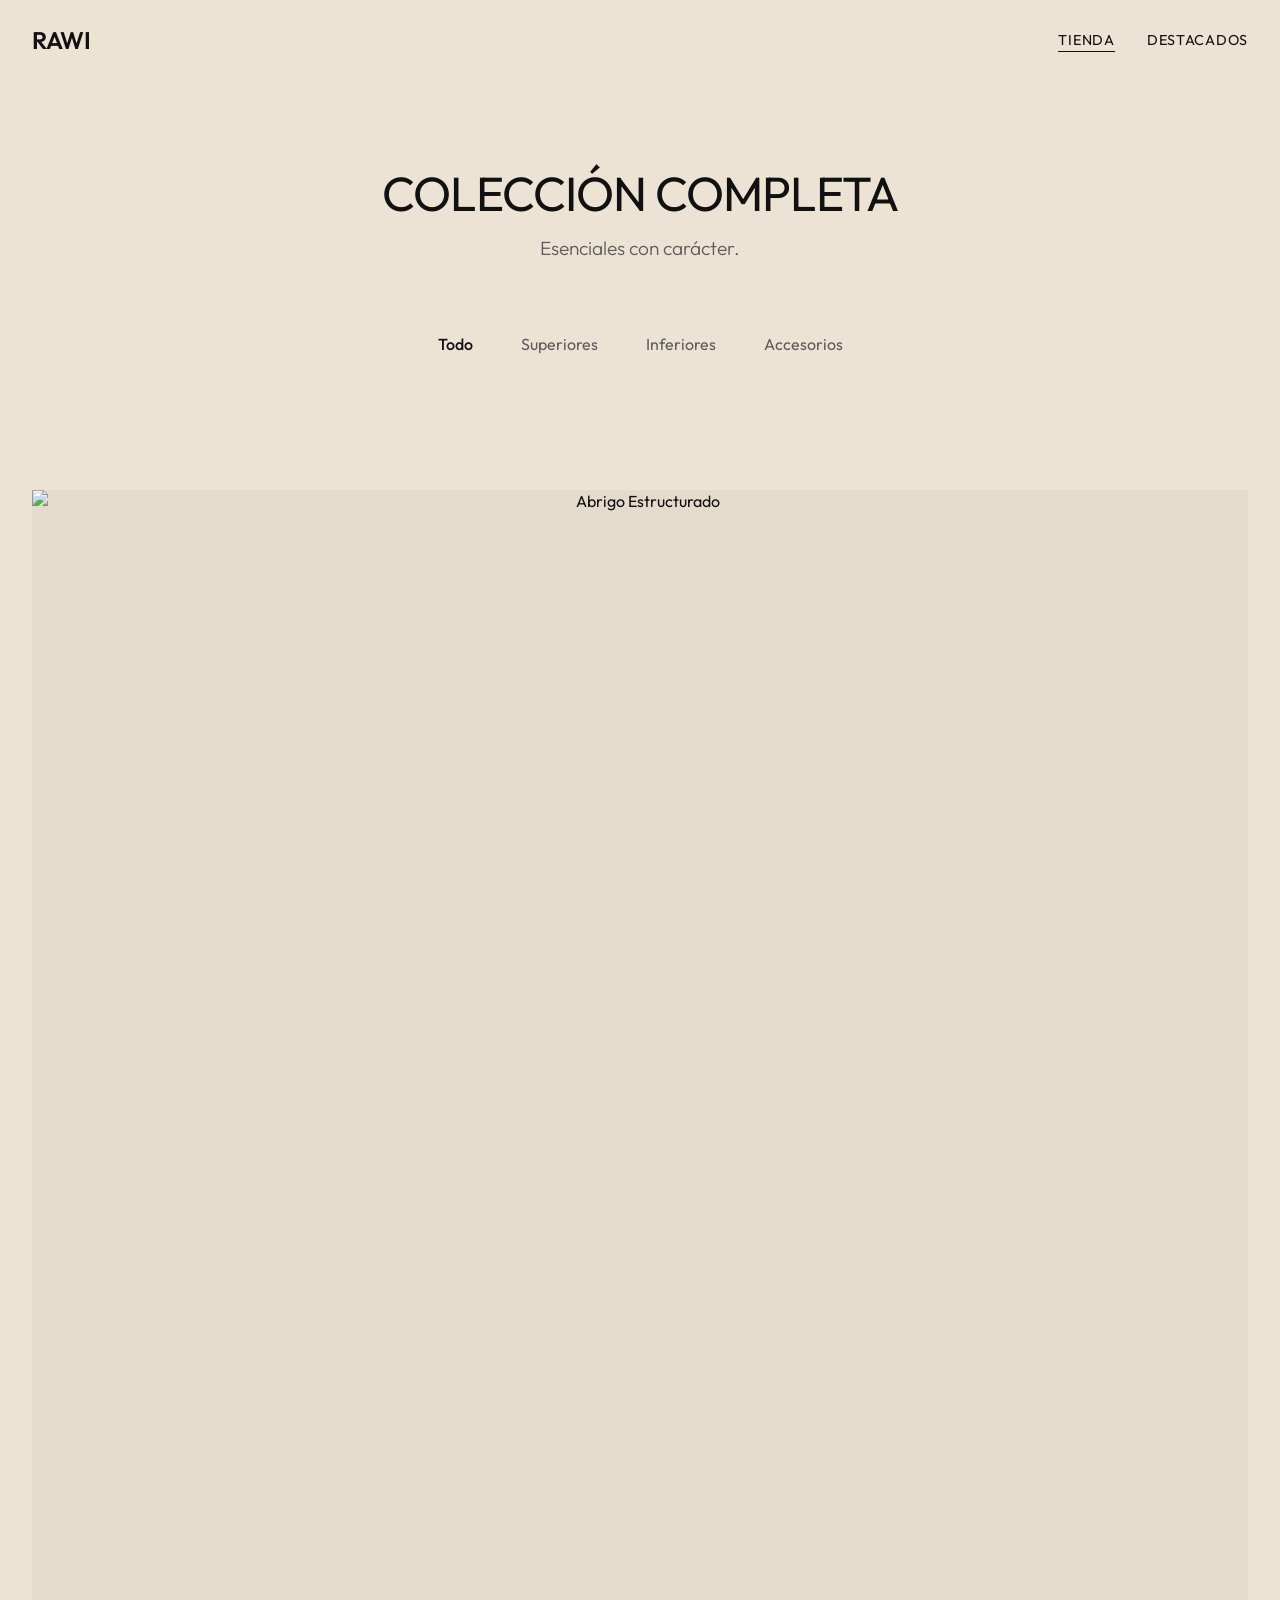
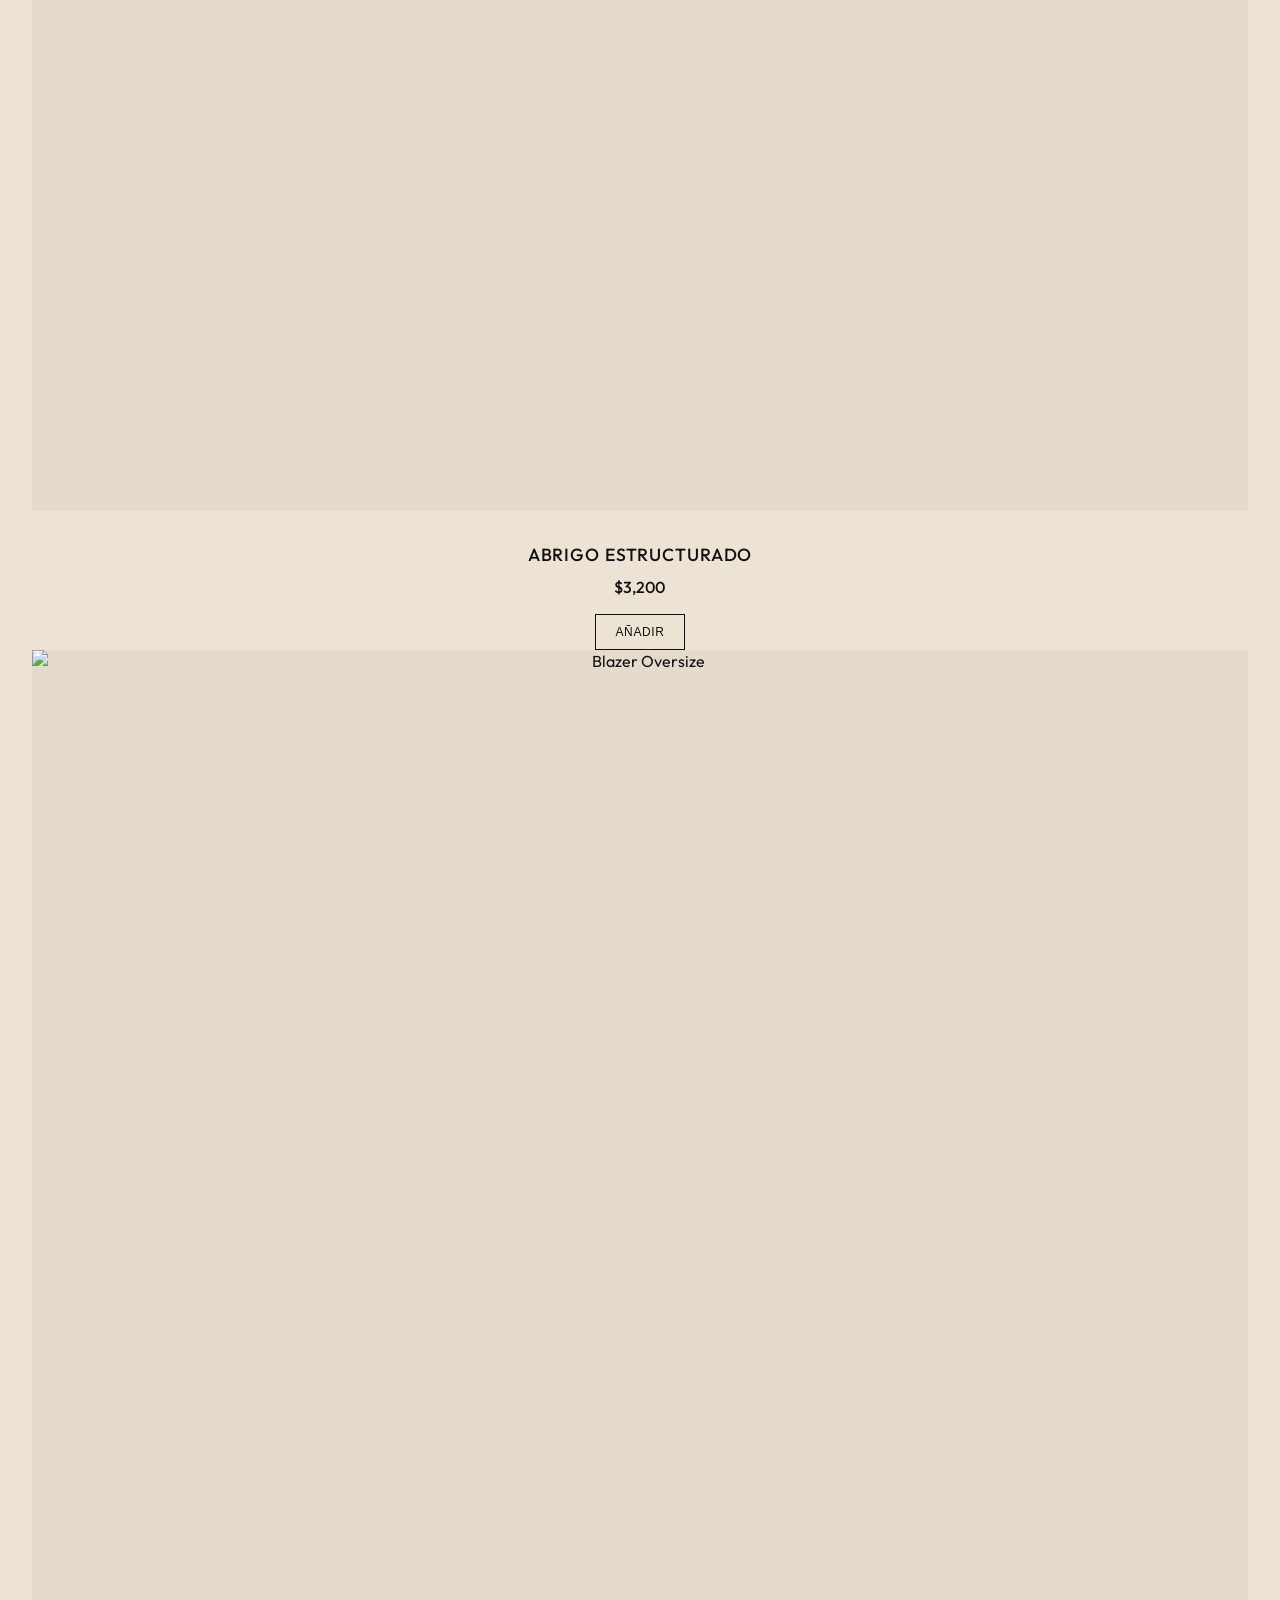
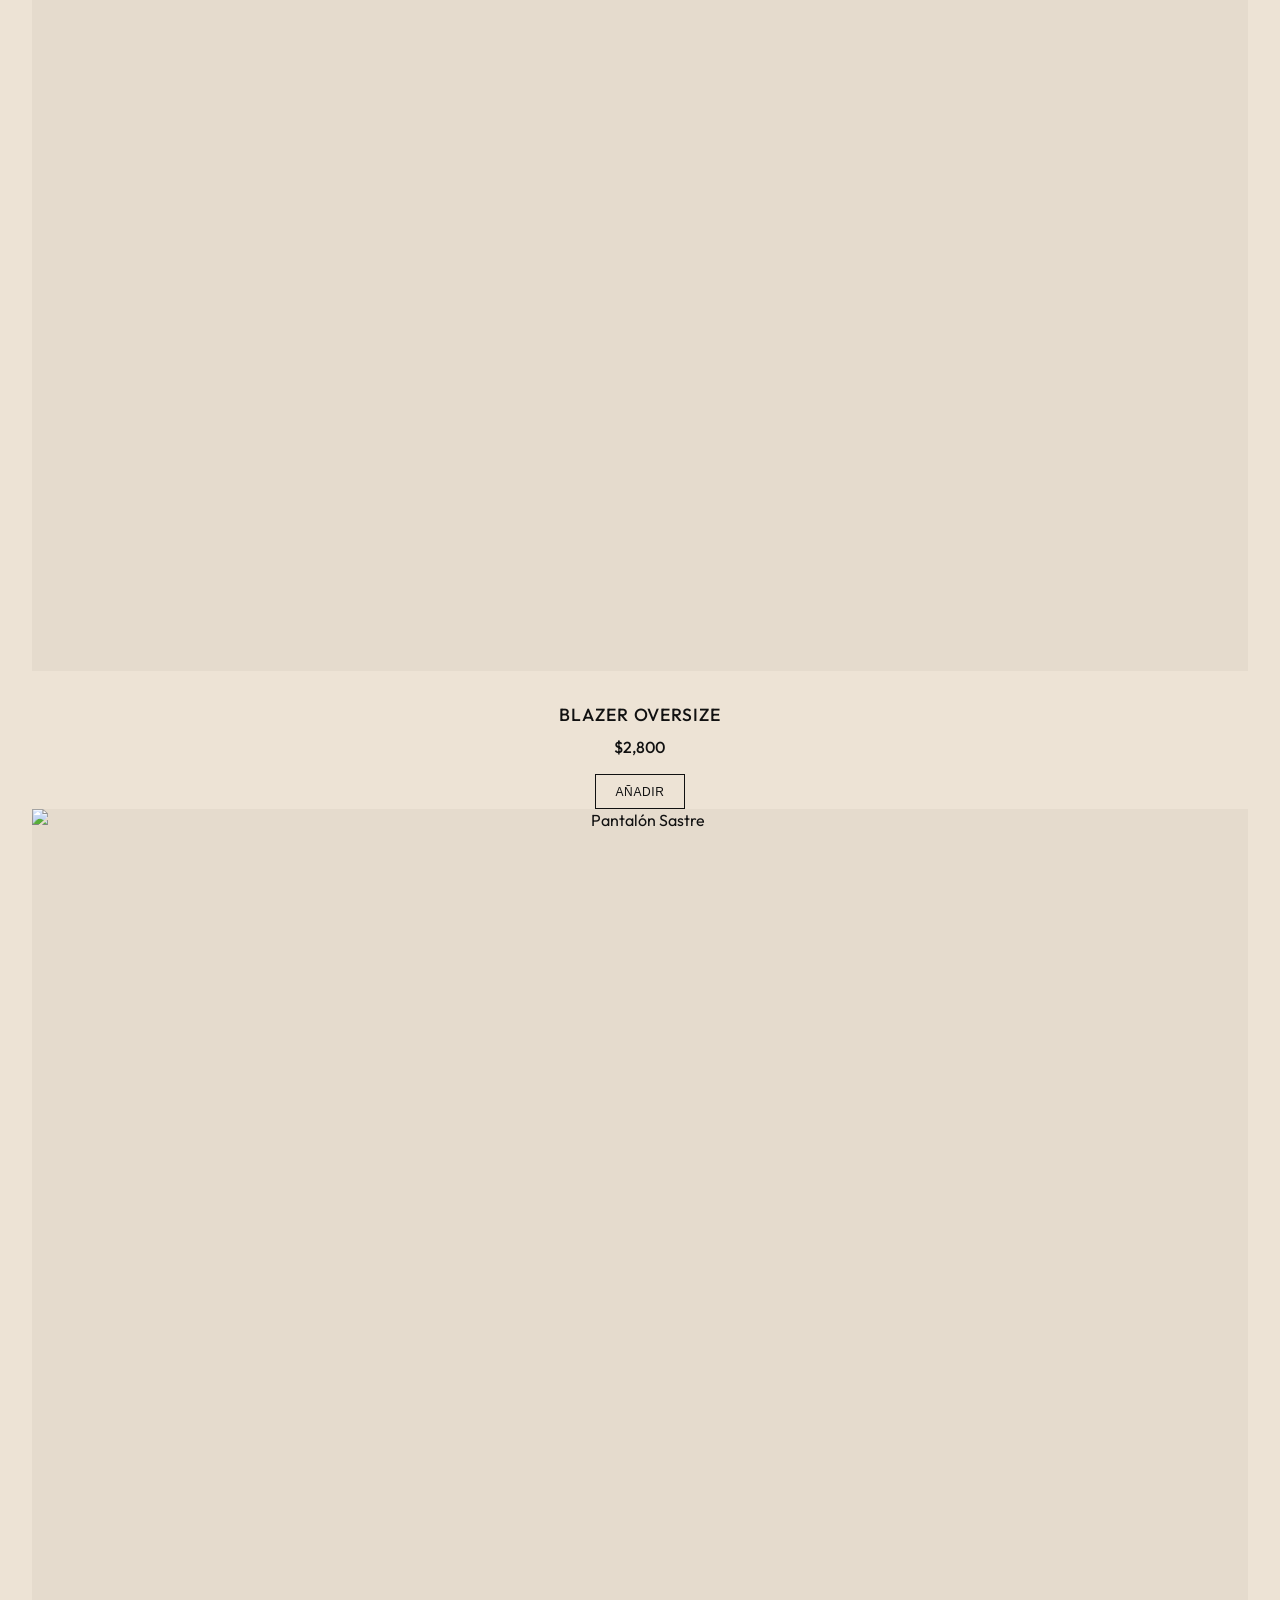
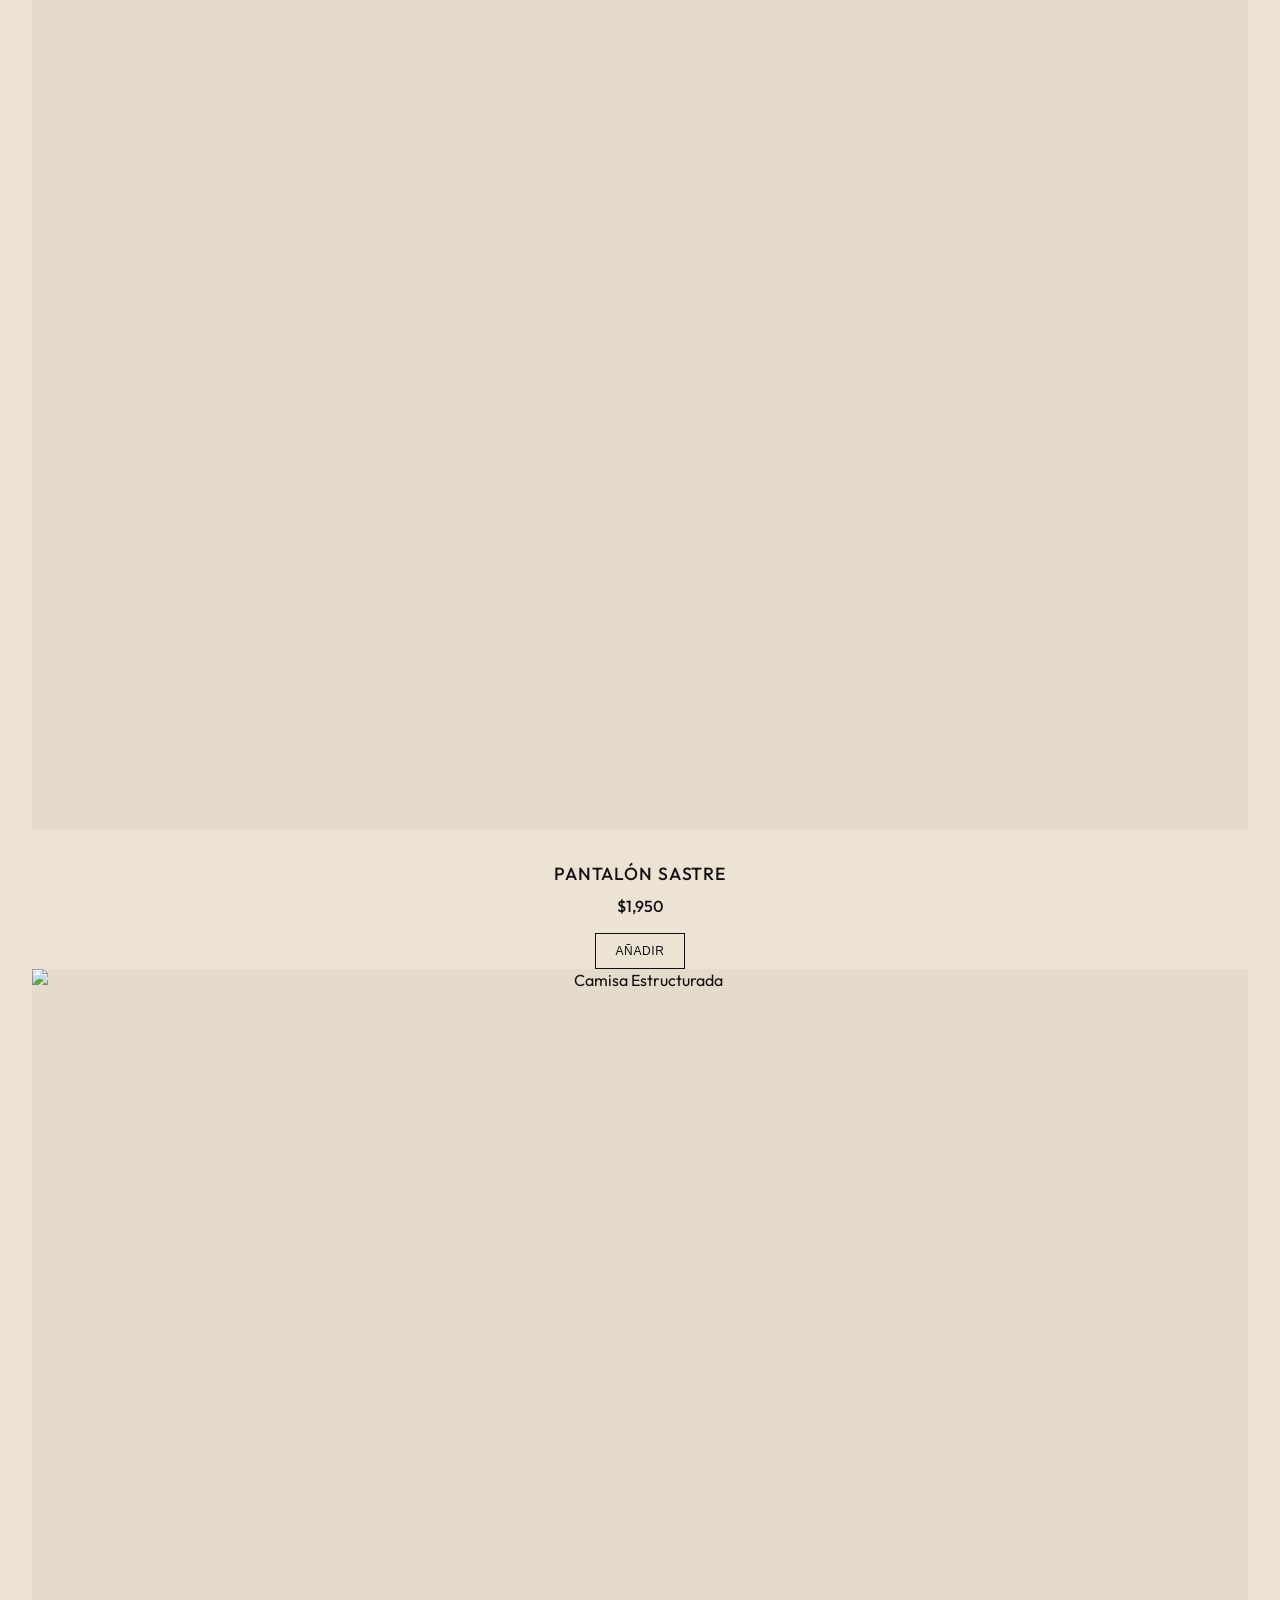
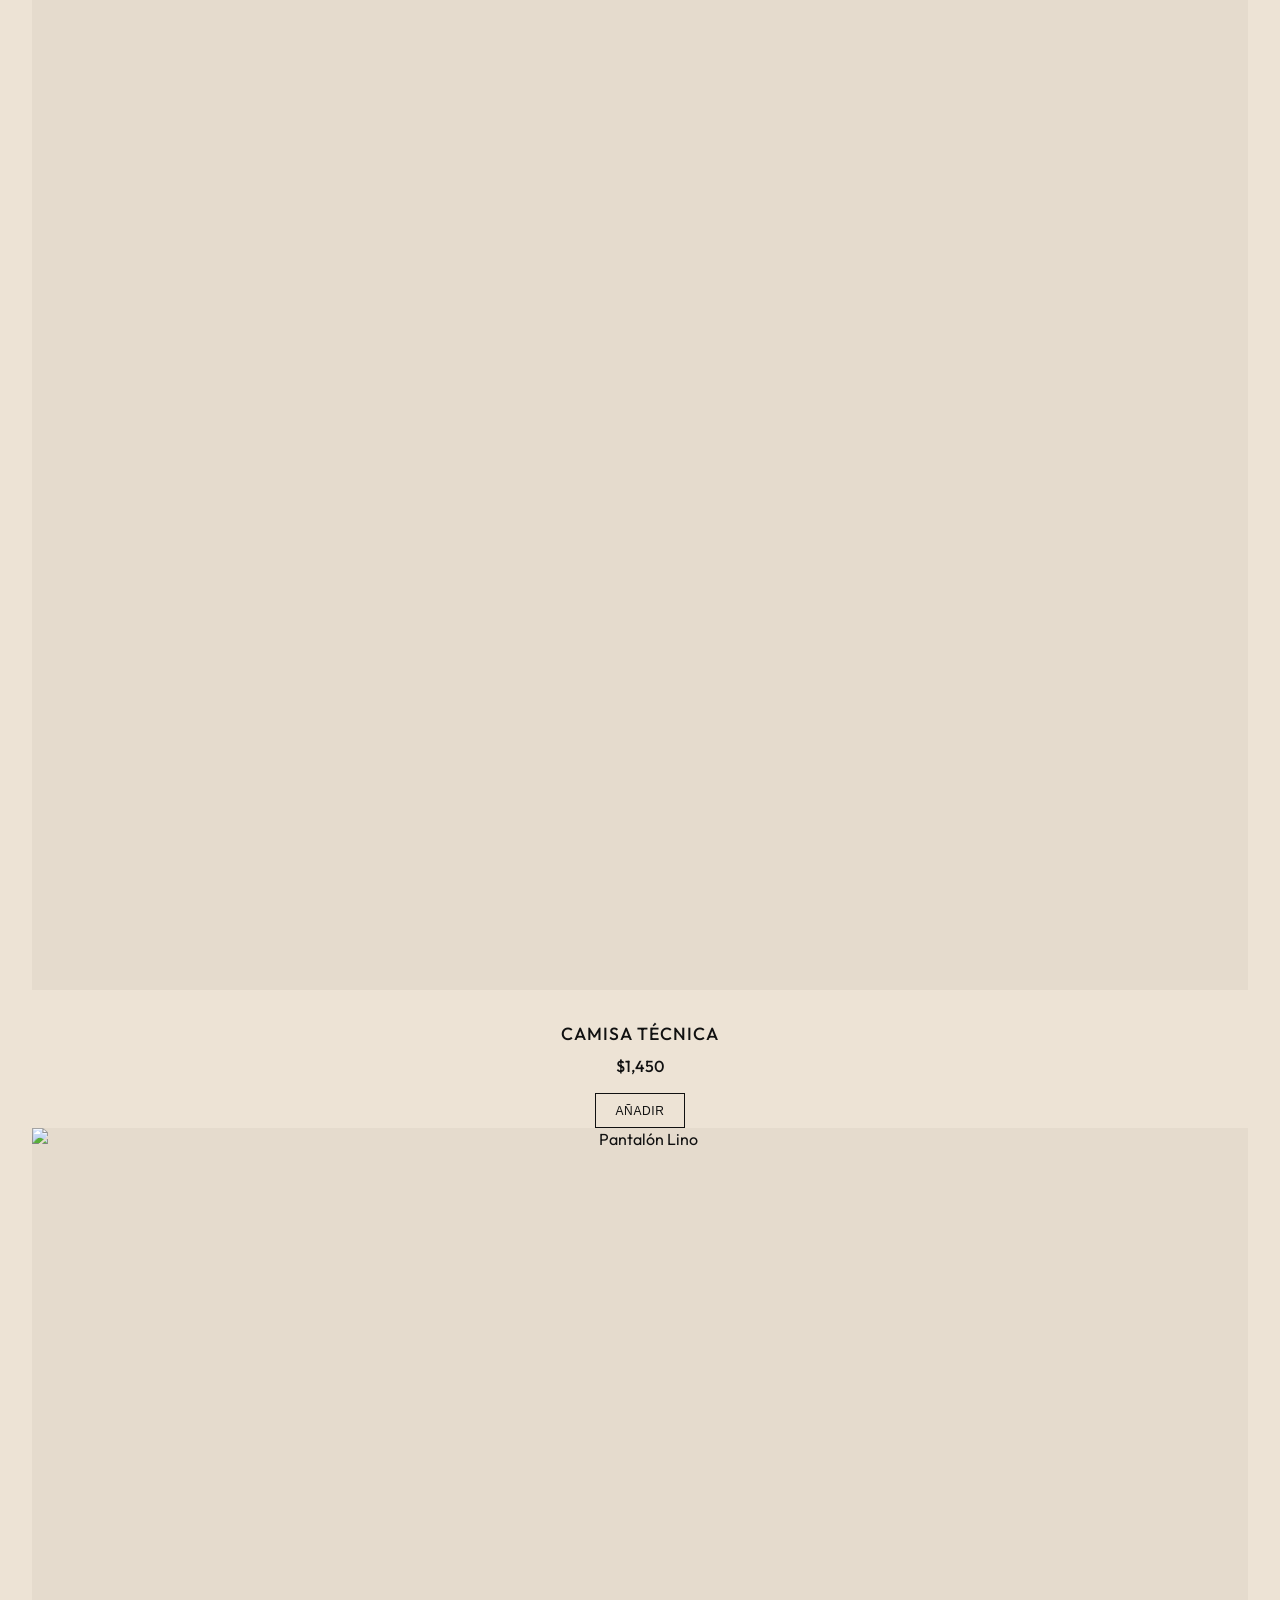
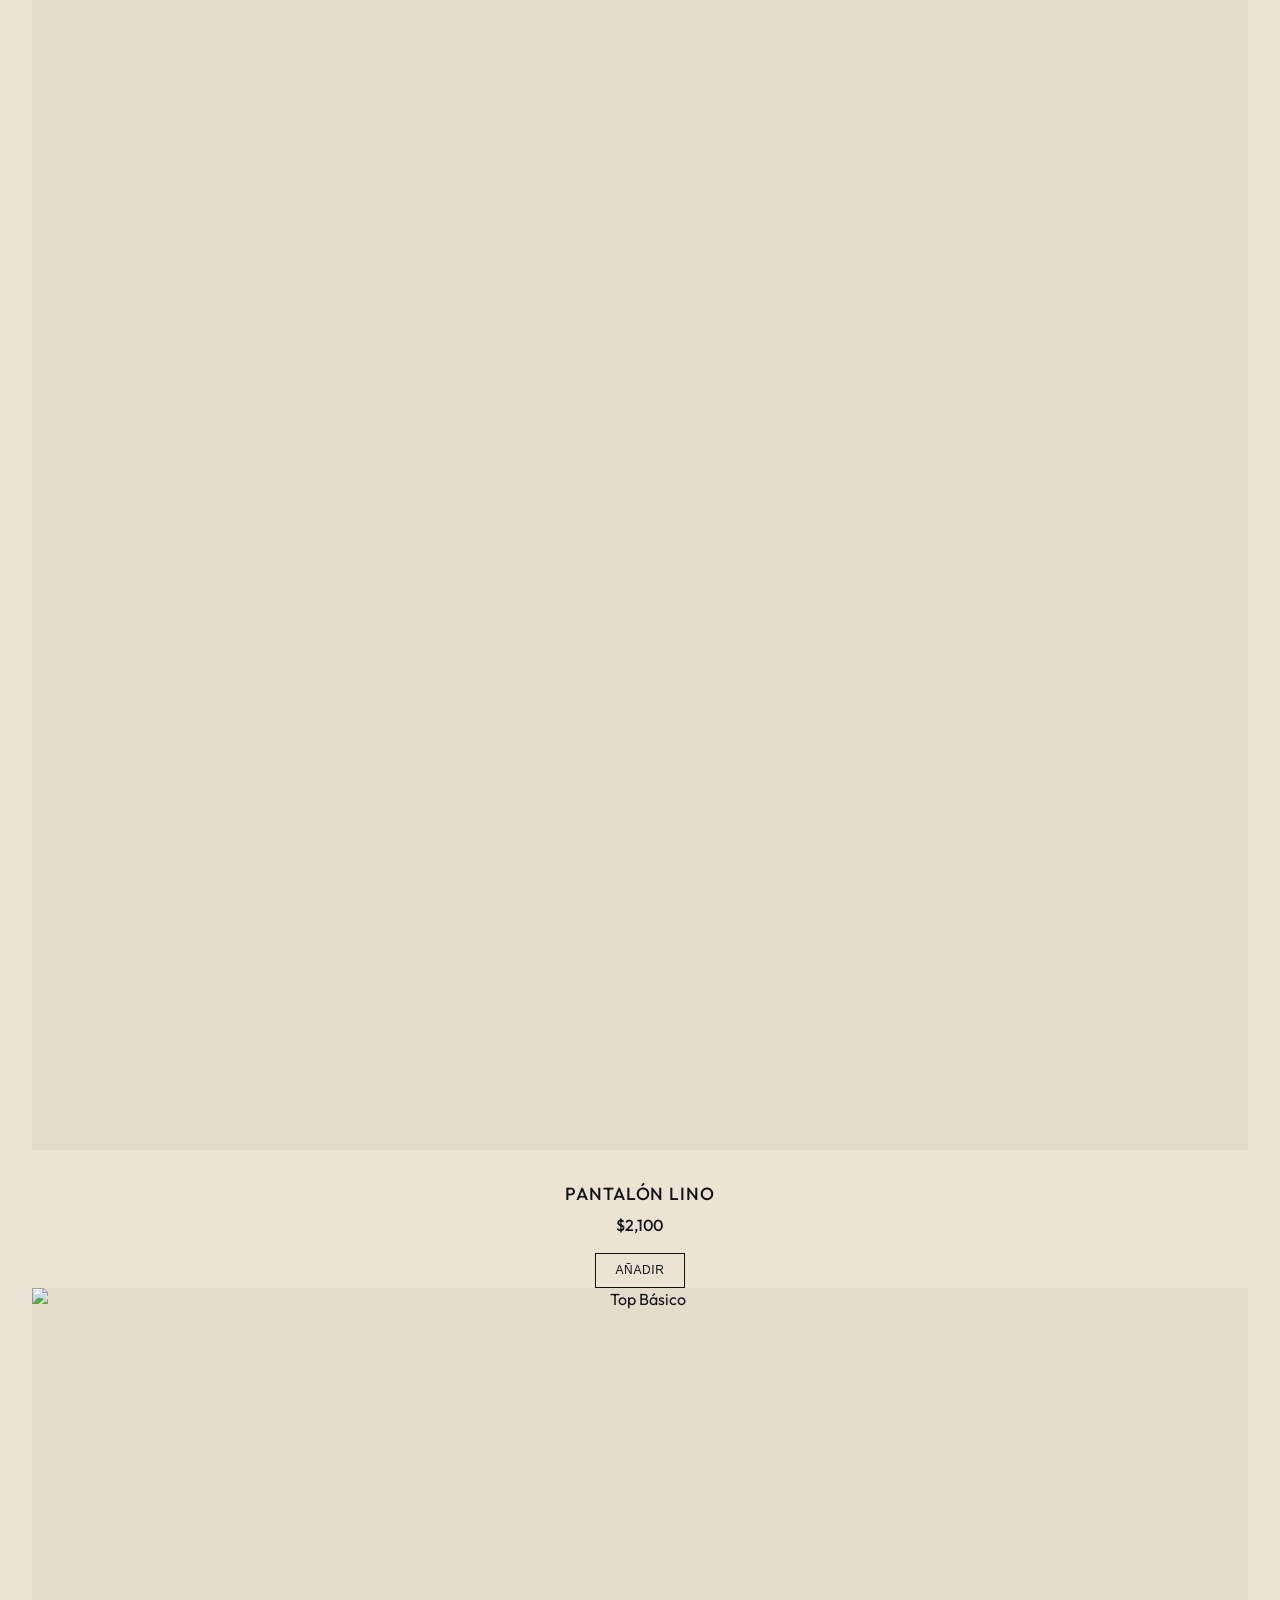
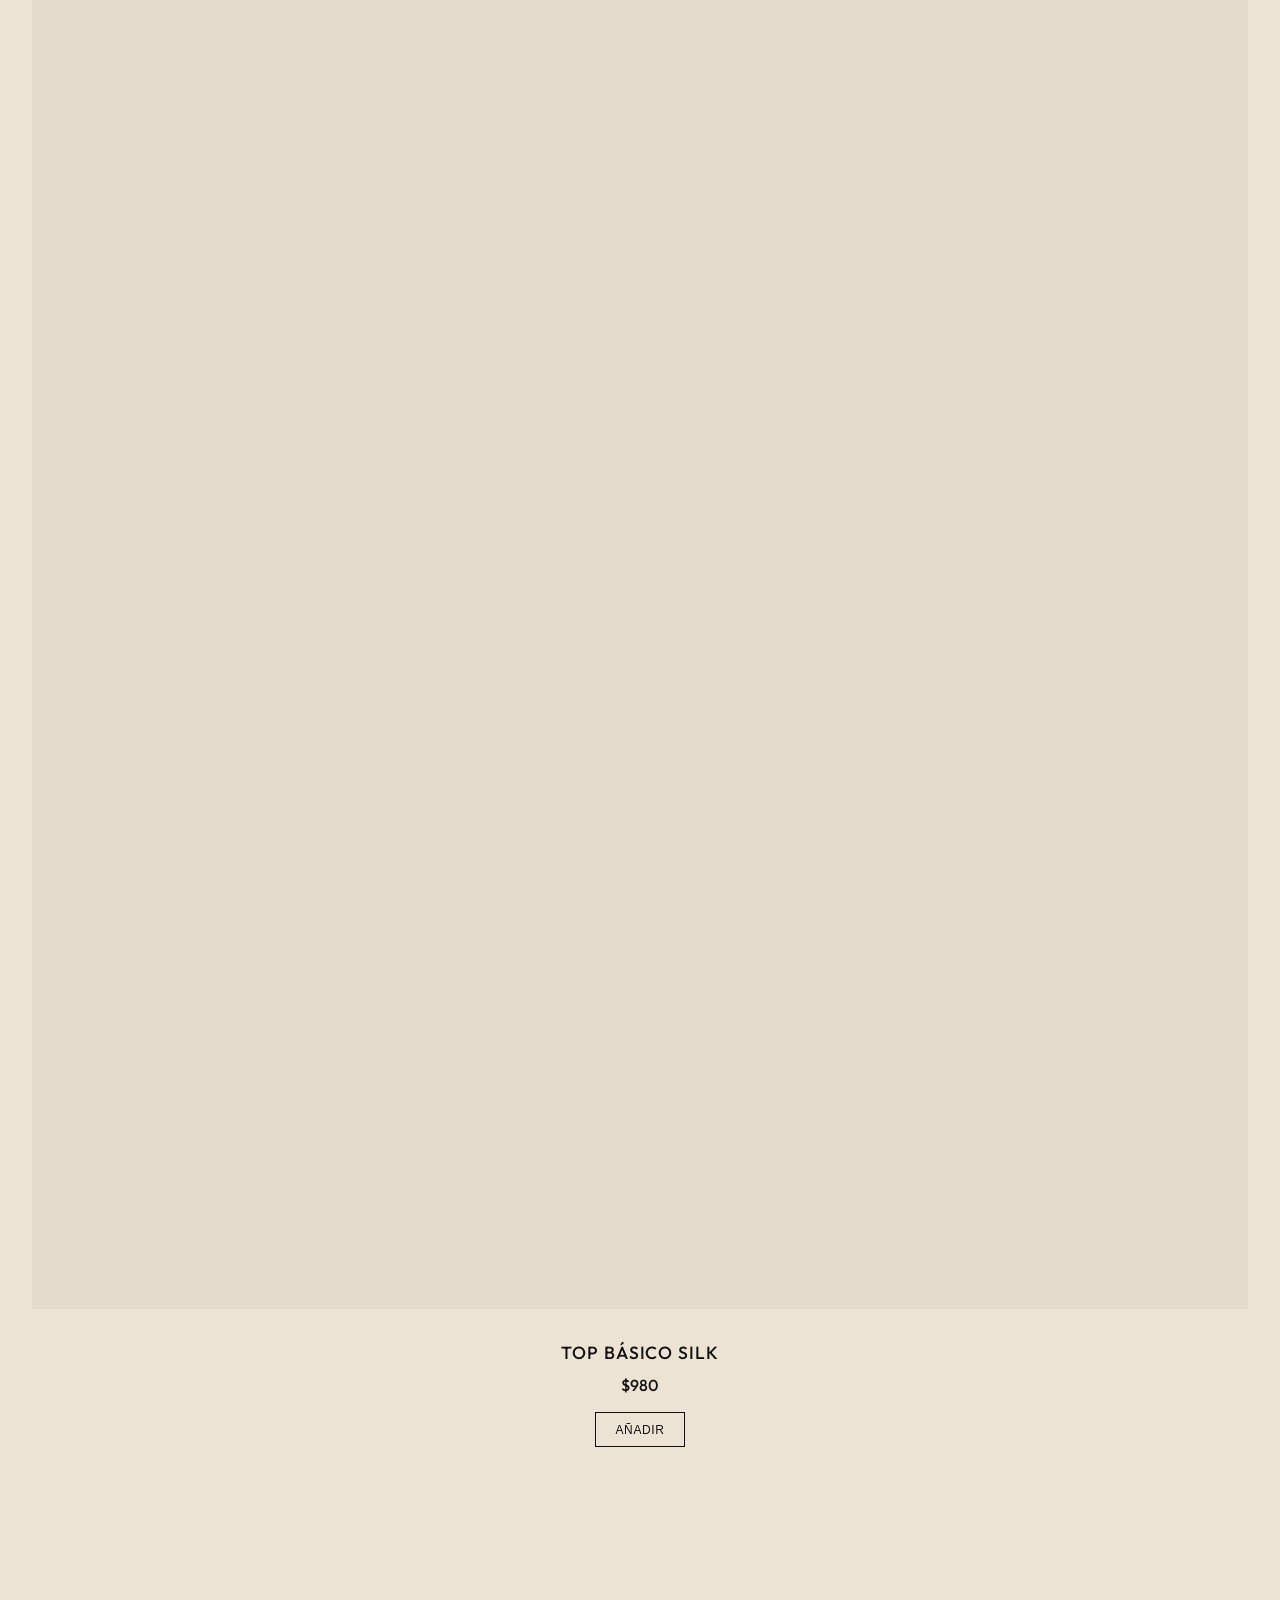
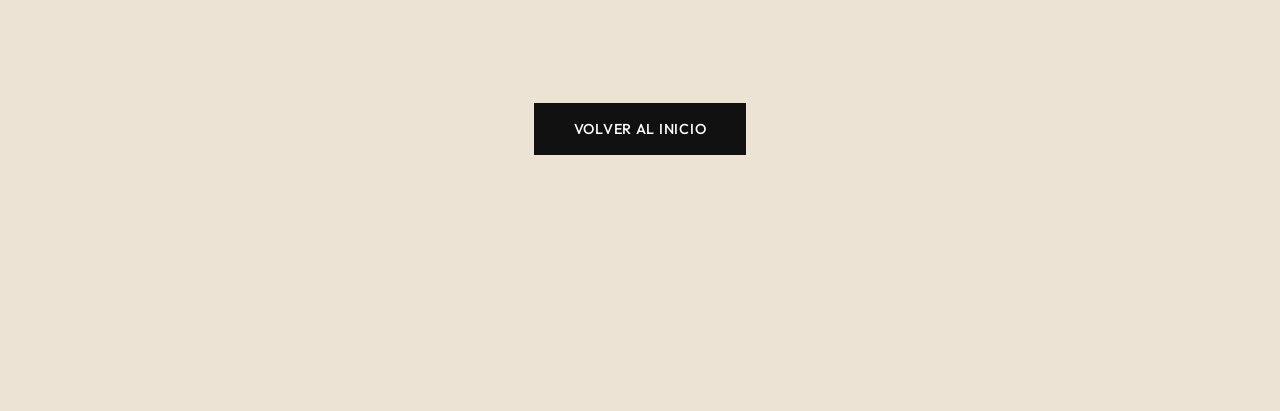
==== shop.html @ dc637616 "Initial commit for Vercel deployment" ====
<!DOCTYPE html>
<html lang="es">

<head>
    <meta charset="UTF-8">
    <meta name="viewport" content="width=device-width, initial-scale=1.0">
    <title>RAWI | Tienda</title>
    <meta name="description" content="Colección completa RAWI. Moda minimalista y atemporal.">
    <link rel="preconnect" href="https://fonts.googleapis.com">
    <link rel="preconnect" href="https://fonts.gstatic.com" crossorigin>
    <link href="https://fonts.googleapis.com/css2?family=Outfit:wght@300;400;500;600&display=swap" rel="stylesheet">
    <link rel="stylesheet" href="style.css">
</head>

<body>

    <!-- NAV (Simple) -->
    <nav class="main-nav">
        <a href="index.html" class="nav-logo">RAWI</a>
        <div class="nav-links">
            <a href="shop.html" class="active">TIENDA</a>
            <a href="index.html#collection">DESTACADOS</a>
        </div>
    </nav>

    <!-- SHOP HEADER -->
    <header class="shop-header">
        <h1>COLECCIÓN COMPLETA</h1>
        <p>Esenciales con carácter.</p>
    </header>

    <!-- FILTERS -->
    <div class="shop-filters">
        <button class="filter-btn active">Todo</button>
        <button class="filter-btn">Superiores</button>
        <button class="filter-btn">Inferiores</button>
        <button class="filter-btn">Accesorios</button>
    </div>

    <!-- PRODUCT GRID -->
    <section class="shop-grid section-padding">
        <!-- Product 1 -->
        <article class="product-card">
            <div class="product-image">
                <img src="https://images.unsplash.com/photo-1548036328-c9fa89d128fa?q=80&w=1769&auto=format&fit=crop"
                    alt="Abrigo Estructurado">
            </div>
            <div class="product-info">
                <h3 class="product-name">ABRIGO ESTRUCTURADO</h3>
                <span class="product-price">$3,200</span>
                <button class="btn btn-small">Añadir</button>
            </div>
        </article>

        <!-- Product 2 -->
        <article class="product-card">
            <div class="product-image">
                <img src="https://images.unsplash.com/photo-1515886657613-9f3515b0c78f?q=80&w=1920&auto=format&fit=crop"
                    alt="Blazer Oversize">
            </div>
            <div class="product-info">
                <h3 class="product-name">BLAZER OVERSIZE</h3>
                <span class="product-price">$2,800</span>
                <button class="btn btn-small">Añadir</button>
            </div>
        </article>

        <!-- Product 3 -->
        <article class="product-card">
            <div class="product-image">
                <img src="https://images.unsplash.com/photo-1434389677669-e08b4cac3105?q=80&w=2005&auto=format&fit=crop"
                    alt="Pantalón Sastre">
            </div>
            <div class="product-info">
                <h3 class="product-name">PANTALÓN SASTRE</h3>
                <span class="product-price">$1,950</span>
                <button class="btn btn-small">Añadir</button>
            </div>
        </article>

        <!-- Product 4 -->
        <article class="product-card">
            <div class="product-image">
                <img src="https://images.unsplash.com/photo-1532453288672-3a27e9be9efd?q=80&w=1964&auto=format&fit=crop"
                    alt="Camisa Estructurada">
            </div>
            <div class="product-info">
                <h3 class="product-name">CAMISA TÉCNICA</h3>
                <span class="product-price">$1,450</span>
                <button class="btn btn-small">Añadir</button>
            </div>
        </article>

        <!-- Product 5 -->
        <article class="product-card">
            <div class="product-image">
                <img src="https://images.unsplash.com/photo-1589363359600-b851b9b18751?q=80&w=1887&auto=format&fit=crop"
                    alt="Pantalón Lino">
            </div>
            <div class="product-info">
                <h3 class="product-name">PANTALÓN LINO</h3>
                <span class="product-price">$2,100</span>
                <button class="btn btn-small">Añadir</button>
            </div>
        </article>

        <!-- Product 6 -->
        <article class="product-card">
            <div class="product-image">
                <img src="https://images.unsplash.com/photo-1550614000-4b9519e09eb3?q=80&w=1887&auto=format&fit=crop"
                    alt="Top Básico">
            </div>
            <div class="product-info">
                <h3 class="product-name">TOP BÁSICO SILK</h3>
                <span class="product-price">$980</span>
                <button class="btn btn-small">Añadir</button>
            </div>
        </article>
    </section>

    <!-- FOOTER NAV -->
    <footer class="closing-section">
        <div class="closing-content">
            <a href="index.html" class="btn btn-primary btn-large">VOLVER AL INICIO</a>
        </div>
    </footer>

</body>

</html>
---- style.css ----
/* RESET & BASE */
:root {
    --bg-beige: #EDE3D5;
    --text-black: #111111;
    --text-grey: #5C5C5C;
    --accent-green: #1F4F46;
    --accent-red: #7A1F2B;
    --accent-blue: #1F2C4F;

    --font-main: 'Outfit', sans-serif;

    --spacing-xs: 0.5rem;
    --spacing-sm: 1rem;
    --spacing-md: 2rem;
    --spacing-lg: 4rem;
    --spacing-xl: 8rem;
}

* {
    margin: 0;
    padding: 0;
    box-sizing: border-box;
}

body {
    background-color: var(--bg-beige);
    color: var(--text-black);
    font-family: var(--font-main);
    line-height: 1.4;
    overflow-x: hidden;
    -webkit-font-smoothing: antialiased;
}

img {
    max-width: 100%;
    display: block;
    object-fit: cover;
}

a {
    text-decoration: none;
    color: inherit;
    transition: opacity 0.3s ease;
}

/* TYPOGRAPHY */
h1,
h2,
h3 {
    font-weight: 500;
    letter-spacing: -0.02em;
}

.btn {
    display: inline-block;
    padding: 1rem 2.5rem;
    background-color: var(--text-black);
    color: white;
    /* Using white for contrast on black button as requested option */
    font-size: 0.9rem;
    font-weight: 500;
    text-transform: uppercase;
    letter-spacing: 0.05em;
    border: none;
    cursor: pointer;
    transition: background-color 0.3s ease, transform 0.2s ease;
}

.btn:hover {
    background-color: var(--accent-green);
    color: var(--bg-beige);
    transform: translateY(-2px);
}

.btn-small {
    padding: 0.6rem 1.2rem;
    font-size: 0.75rem;
    background-color: transparent;
    border: 1px solid var(--text-black);
    color: var(--text-black);
}

.btn-small:hover {
    background-color: var(--text-black);
    color: #fff;
}

/* NAVIGATION */
.main-nav {
    display: flex;
    justify-content: space-between;
    align-items: center;
    padding: 1.5rem var(--spacing-md);
    position: absolute;
    top: 0;
    left: 0;
    width: 100%;
    z-index: 10;
}

.nav-logo {
    font-size: 1.5rem;
    font-weight: 600;
    letter-spacing: -0.02em;
}

.nav-links {
    display: flex;
    gap: var(--spacing-md);
}

.nav-links a {
    font-size: 0.9rem;
    text-transform: uppercase;
    letter-spacing: 0.05em;
    font-weight: 400;
    position: relative;
    padding-bottom: 2px;
}

.nav-links a::after {
    content: '';
    position: absolute;
    bottom: 0;
    left: 0;
    width: 0;
    height: 1px;
    background-color: var(--text-black);
    transition: width 0.3s ease;
}

.nav-links a:hover::after,
.nav-links a.active::after {
    width: 100%;
}

/* 1. HERO SECTION */
.hero {
    min-height: 100vh;
    display: flex;
    flex-direction: column;
    justify-content: center;
    align-items: center;
    text-align: center;
    padding: var(--spacing-md);
    position: relative;
    animation: fadeIn 1.5s ease-out;
}

@keyframes fadeIn {
    from {
        opacity: 0;
        transform: translateY(10px);
    }

    to {
        opacity: 1;
        transform: translateY(0);
    }
}

.hero-content {
    max-width: 1200px;
    width: 100%;
    display: flex;
    flex-direction: column;
    align-items: center;
    gap: var(--spacing-md);
    margin-top: var(--spacing-lg);
    /* Spacer for nav */
}

.brand-title {
    font-size: 4rem;
    /* Big presence */
    font-weight: 600;
    margin-bottom: -0.2em;
    /* Tighten visual */
}

.brand-tagline {
    font-size: 1.5rem;
    color: var(--text-grey);
    font-weight: 300;
    margin-bottom: var(--spacing-md);
}

.hero-image-container {
    width: 100%;
    max-width: 600px;
    /* Controlled width for "presence" without taking over */
    aspect-ratio: 3/4;
    overflow: hidden;
    margin: var(--spacing-sm) 0;
}

.hero-img {
    width: 100%;
    height: 100%;
    transition: transform 0.7s ease;
}

.hero-img:hover {
    transform: scale(1.03);
}

.hero-cta {
    display: flex;
    flex-direction: column;
    align-items: center;
    gap: var(--spacing-sm);
    margin-top: var(--spacing-md);
}

.new-collection-text {
    font-size: 0.9rem;
    color: var(--text-grey);
    letter-spacing: 0.05em;
    text-transform: uppercase;
}

/* 2. FEATURED PRODUCTS */
.featured-products,
.shop-grid {
    padding: var(--spacing-xl) var(--spacing-md);
}

.section-padding {
    padding: var(--spacing-xl) var(--spacing-md);
}

.product-grid {
    display: grid;
    grid-template-columns: repeat(auto-fit, minmax(300px, 1fr));
    gap: var(--spacing-lg);
    max-width: 1400px;
    margin: 0 auto;
}

.product-card {
    display: flex;
    flex-direction: column;
    align-items: center;
    text-align: center;
    gap: var(--spacing-sm);
}

.product-image {
    width: 100%;
    aspect-ratio: 3/4;
    overflow: hidden;
    background-color: #e5dbcd;
    /* Slightly darker beige placeholder */
}

.product-image img {
    width: 100%;
    height: 100%;
    transition: opacity 0.3s ease;
}

.product-info {
    margin-top: var(--spacing-sm);
    display: flex;
    flex-direction: column;
    align-items: center;
    gap: 0.5rem;
}

.product-name {
    font-size: 1.1rem;
    text-transform: uppercase;
    letter-spacing: 0.05em;
    color: var(--text-black);
}

.product-phrase {
    font-size: 0.9rem;
    color: var(--text-grey);
    max-width: 250px;
}

.product-price {
    font-weight: 500;
    font-size: 1rem;
    margin-bottom: 0.5rem;
}

/* 3. BRAND ESSENCE */
.brand-essence {
    padding: var(--spacing-xl) var(--spacing-md);
    background-color: var(--bg-beige);
    /* Or slight variation if needed */
    text-align: center;
}

.essence-content h2 {
    font-size: 2.5rem;
    line-height: 1.2;
    margin-bottom: var(--spacing-md);
    font-weight: 400;
}

.essence-content p {
    font-size: 1.2rem;
    color: var(--text-grey);
    margin-bottom: var(--spacing-sm);
    font-weight: 300;
}

.essence-content .highlight {
    font-size: 1.2rem;
    font-weight: 500;
    color: var(--text-black);
    margin-top: var(--spacing-sm);
    text-transform: uppercase;
    letter-spacing: 0.1em;
}

/* 4. LOOKBOOK */
.lookbook {
    padding: 0 var(--spacing-md) var(--spacing-xl) var(--spacing-md);
    display: flex;
    flex-direction: column;
    align-items: center;
}

.lookbook-visual {
    max-width: 800px;
    width: 100%;
    aspect-ratio: 4/5;
    /* Tall editorial crop */
    overflow: hidden;
    margin-bottom: var(--spacing-md);
}

.lookbook-visual img {
    width: 100%;
    height: 100%;
    filter: grayscale(20%);
    /* Editorial touch */
}

.lookbook-caption {
    font-size: 1.1rem;
    text-transform: uppercase;
    letter-spacing: 0.2em;
    color: var(--text-black);
}

/* 5. TESTIMONIALS */
.testimonials {
    padding: var(--spacing-lg) var(--spacing-md) var(--spacing-xl);
    max-width: 1200px;
    margin: 0 auto;
}

.testimonials-header {
    text-align: center;
    margin-bottom: var(--spacing-lg);
}

.testimonials-header h2 {
    font-size: 1.5rem;
    letter-spacing: 0.1em;
    font-weight: 400;
    color: var(--text-grey);
    text-transform: uppercase;
}

.testimonials-grid {
    display: grid;
    grid-template-columns: repeat(auto-fit, minmax(280px, 1fr));
    gap: var(--spacing-lg);
}

.testimonial-card {
    text-align: left;
    padding: var(--spacing-md);
    border-left: 1px solid rgba(17, 17, 17, 0.1);
}

.testimonial-text {
    font-size: 1.1rem;
    line-height: 1.6;
    margin-bottom: var(--spacing-sm);
    font-style: italic;
    font-weight: 300;
    color: var(--text-black);
}

.testimonial-author {
    font-size: 0.9rem;
    color: var(--text-grey);
    text-transform: uppercase;
    letter-spacing: 0.05em;
    font-weight: 500;
}


/* SHOP SPECIFIC */
.shop-header {
    margin-top: calc(var(--spacing-xl) + 2rem);
    text-align: center;
    padding: 0 var(--spacing-md);
}

.shop-header h1 {
    font-size: 3rem;
    font-weight: 400;
    margin-bottom: 0.5rem;
}

.shop-header p {
    color: var(--text-grey);
    font-weight: 300;
    font-size: 1.2rem;
}

.shop-filters {
    display: flex;
    justify-content: center;
    gap: var(--spacing-sm);
    margin-top: var(--spacing-lg);
    flex-wrap: wrap;
    padding: 0 var(--spacing-md);
}

.filter-btn {
    background: transparent;
    border: none;
    font-family: var(--font-main);
    font-size: 1rem;
    color: var(--text-grey);
    cursor: pointer;
    padding: 0.5rem 1rem;
    transition: color 0.3s ease;
}

.filter-btn:hover,
.filter-btn.active {
    color: var(--text-black);
    font-weight: 500;
}


/* 6. CLOSING */
.closing-section {
    padding: var(--spacing-xl) var(--spacing-md);
    text-align: center;
    margin-bottom: var(--spacing-xl);
}

.closing-title {
    font-size: 2.5rem;
    line-height: 1.3;
    margin-bottom: var(--spacing-md);
    font-weight: 400;
}

/* RESPONSIVE */
@media (max-width: 768px) {
    .brand-title {
        font-size: 2.5rem;
    }

    .essence-content h2,
    .closing-title {
        font-size: 1.8rem;
    }

    .hero-image-container,
    .lookbook-visual {
        width: 100%;
    }

    .product-grid,
    .testimonials-grid {
        grid-template-columns: 1fr;
    }

    :root {
        --spacing-xl: 5rem;
        --spacing-lg: 3rem;
    }

    .shop-header h1 {
        font-size: 2rem;
    }
}
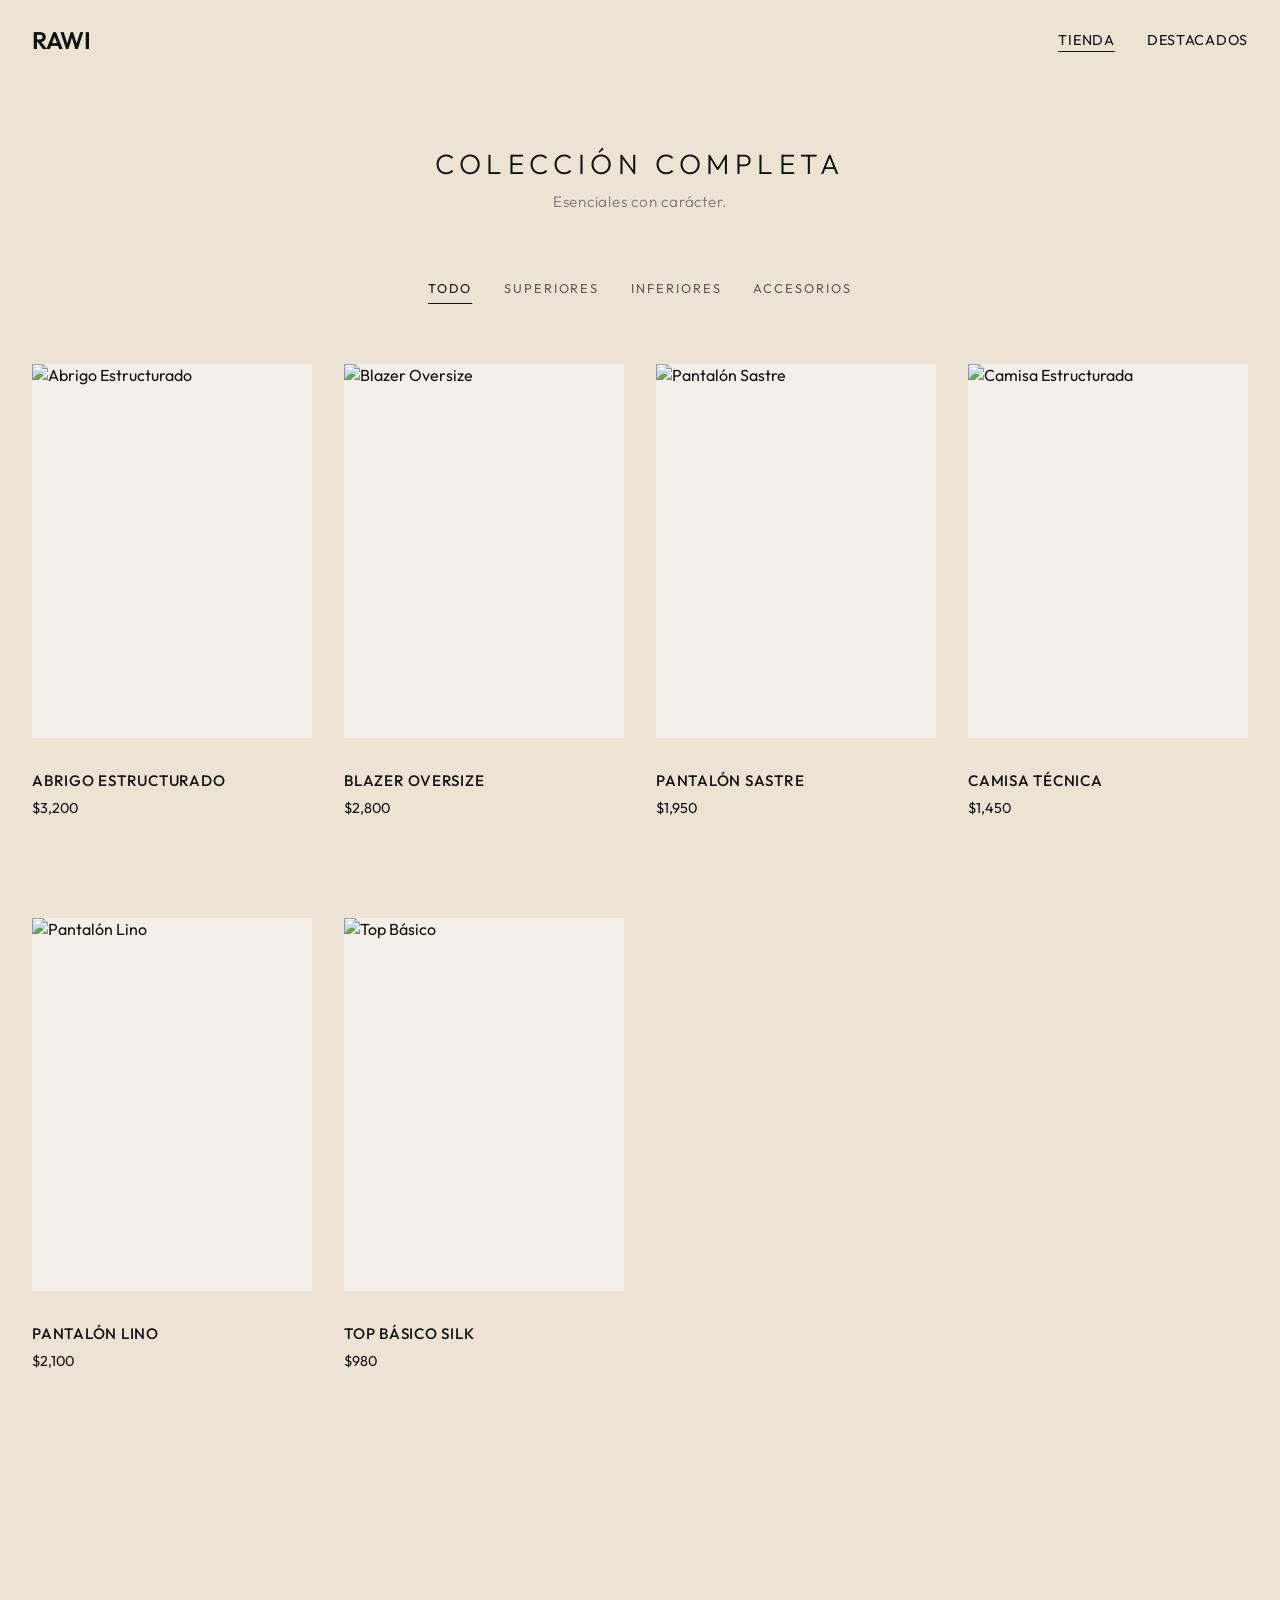
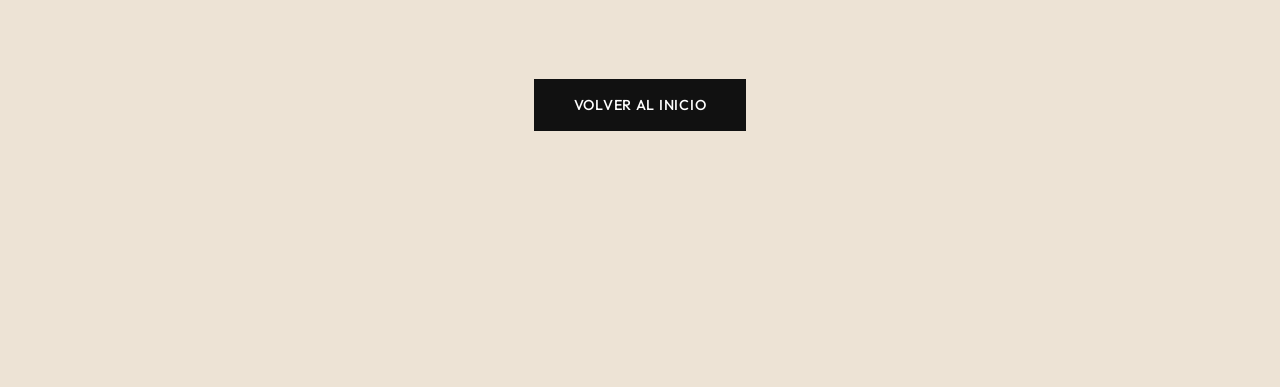
==== commit d9c55da5: "Update shop layout, filters responsive" ====
--- a/shop.html
+++ b/shop.html
@@ -31,91 +31,97 @@
 
     <!-- FILTERS -->
     <div class="shop-filters">
-        <button class="filter-btn active">Todo</button>
-        <button class="filter-btn">Superiores</button>
-        <button class="filter-btn">Inferiores</button>
-        <button class="filter-btn">Accesorios</button>
+        <button class="filter-btn active" data-filter="all">Todo</button>
+        <button class="filter-btn" data-filter="tops">Superiores</button>
+        <button class="filter-btn" data-filter="bottoms">Inferiores</button>
+        <button class="filter-btn" data-filter="accessories">Accesorios</button>
     </div>
 
     <!-- PRODUCT GRID -->
     <section class="shop-grid section-padding">
-        <!-- Product 1 -->
-        <article class="product-card">
-            <div class="product-image">
-                <img src="https://images.unsplash.com/photo-1548036328-c9fa89d128fa?q=80&w=1769&auto=format&fit=crop"
-                    alt="Abrigo Estructurado">
+        <div class="product-grid">
+            <!-- Product 1 -->
+            <article class="product-card" data-category="tops">
+                <div class="product-image">
+                    <img src="https://images.unsplash.com/photo-1548036328-c9fa89d128fa?q=80&w=1769&auto=format&fit=crop"
+                        alt="Abrigo Estructurado">
+                </div>
+                <div class="product-info">
+                    <h3 class="product-name">ABRIGO ESTRUCTURADO</h3>
+                    <span class="product-price">$3,200</span>
+                    <button class="btn btn-small">Añadir</button>
+                </div>
+            </article>
+
+            <!-- Product 2 -->
+            <article class="product-card" data-category="tops">
+                <div class="product-image">
+                    <img src="https://images.unsplash.com/photo-1515886657613-9f3515b0c78f?q=80&w=1920&auto=format&fit=crop"
+                        alt="Blazer Oversize">
+                </div>
+                <div class="product-info">
+                    <h3 class="product-name">BLAZER OVERSIZE</h3>
+                    <span class="product-price">$2,800</span>
+                    <button class="btn btn-small">Añadir</button>
+                </div>
+            </article>
+
+            <!-- Product 3 -->
+            <article class="product-card" data-category="bottoms">
+                <div class="product-image">
+                    <img src="https://images.unsplash.com/photo-1434389677669-e08b4cac3105?q=80&w=2005&auto=format&fit=crop"
+                        alt="Pantalón Sastre">
+                </div>
+                <div class="product-info">
+                    <h3 class="product-name">PANTALÓN SASTRE</h3>
+                    <span class="product-price">$1,950</span>
+                    <button class="btn btn-small">Añadir</button>
+                </div>
+            </article>
+
+            <!-- Product 4 -->
+            <article class="product-card" data-category="tops">
+                <div class="product-image">
+                    <img src="https://images.unsplash.com/photo-1532453288672-3a27e9be9efd?q=80&w=1964&auto=format&fit=crop"
+                        alt="Camisa Estructurada">
+                </div>
+                <div class="product-info">
+                    <h3 class="product-name">CAMISA TÉCNICA</h3>
+                    <span class="product-price">$1,450</span>
+                    <button class="btn btn-small">Añadir</button>
+                </div>
+            </article>
+
+            <!-- Product 5 -->
+            <article class="product-card" data-category="bottoms">
+                <div class="product-image">
+                    <img src="https://images.unsplash.com/photo-1589363359600-b851b9b18751?q=80&w=1887&auto=format&fit=crop"
+                        alt="Pantalón Lino">
+                </div>
+                <div class="product-info">
+                    <h3 class="product-name">PANTALÓN LINO</h3>
+                    <span class="product-price">$2,100</span>
+                    <button class="btn btn-small">Añadir</button>
+                </div>
+            </article>
+
+            <!-- Product 6 -->
+            <article class="product-card" data-category="tops">
+                <div class="product-image">
+                    <img src="https://images.unsplash.com/photo-1550614000-4b9519e09eb3?q=80&w=1887&auto=format&fit=crop"
+                        alt="Top Básico">
+                </div>
+                <div class="product-info">
+                    <h3 class="product-name">TOP BÁSICO SILK</h3>
+                    <span class="product-price">$980</span>
+                    <button class="btn btn-small">Añadir</button>
+                </div>
+            </article>
+            <div id="no-products"
+                style="display: none; width: 100%; text-align: center; padding: 4rem; grid-column: 1 / -1;">
+                <p style="color: var(--text-grey);">No hay productos en esta categoría.</p>
             </div>
-            <div class="product-info">
-                <h3 class="product-name">ABRIGO ESTRUCTURADO</h3>
-                <span class="product-price">$3,200</span>
-                <button class="btn btn-small">Añadir</button>
-            </div>
-        </article>
-
-        <!-- Product 2 -->
-        <article class="product-card">
-            <div class="product-image">
-                <img src="https://images.unsplash.com/photo-1515886657613-9f3515b0c78f?q=80&w=1920&auto=format&fit=crop"
-                    alt="Blazer Oversize">
-            </div>
-            <div class="product-info">
-                <h3 class="product-name">BLAZER OVERSIZE</h3>
-                <span class="product-price">$2,800</span>
-                <button class="btn btn-small">Añadir</button>
-            </div>
-        </article>
-
-        <!-- Product 3 -->
-        <article class="product-card">
-            <div class="product-image">
-                <img src="https://images.unsplash.com/photo-1434389677669-e08b4cac3105?q=80&w=2005&auto=format&fit=crop"
-                    alt="Pantalón Sastre">
-            </div>
-            <div class="product-info">
-                <h3 class="product-name">PANTALÓN SASTRE</h3>
-                <span class="product-price">$1,950</span>
-                <button class="btn btn-small">Añadir</button>
-            </div>
-        </article>
-
-        <!-- Product 4 -->
-        <article class="product-card">
-            <div class="product-image">
-                <img src="https://images.unsplash.com/photo-1532453288672-3a27e9be9efd?q=80&w=1964&auto=format&fit=crop"
-                    alt="Camisa Estructurada">
-            </div>
-            <div class="product-info">
-                <h3 class="product-name">CAMISA TÉCNICA</h3>
-                <span class="product-price">$1,450</span>
-                <button class="btn btn-small">Añadir</button>
-            </div>
-        </article>
-
-        <!-- Product 5 -->
-        <article class="product-card">
-            <div class="product-image">
-                <img src="https://images.unsplash.com/photo-1589363359600-b851b9b18751?q=80&w=1887&auto=format&fit=crop"
-                    alt="Pantalón Lino">
-            </div>
-            <div class="product-info">
-                <h3 class="product-name">PANTALÓN LINO</h3>
-                <span class="product-price">$2,100</span>
-                <button class="btn btn-small">Añadir</button>
-            </div>
-        </article>
-
-        <!-- Product 6 -->
-        <article class="product-card">
-            <div class="product-image">
-                <img src="https://images.unsplash.com/photo-1550614000-4b9519e09eb3?q=80&w=1887&auto=format&fit=crop"
-                    alt="Top Básico">
-            </div>
-            <div class="product-info">
-                <h3 class="product-name">TOP BÁSICO SILK</h3>
-                <span class="product-price">$980</span>
-                <button class="btn btn-small">Añadir</button>
-            </div>
-        </article>
+        </div>
     </section>
 
     <!-- FOOTER NAV -->
@@ -125,6 +131,63 @@
         </div>
     </footer>
 
+    <script>
+        const filterBtns = document.querySelectorAll('.filter-btn');
+        const productCards = document.querySelectorAll('.product-card');
+        const noProductsMsg = document.getElementById('no-products');
+
+        // Filtering Logic
+        filterBtns.forEach(btn => {
+            btn.addEventListener('click', () => {
+                // Update active state
+                filterBtns.forEach(b => b.classList.remove('active'));
+                btn.classList.add('active');
+
+                const filterValue = btn.getAttribute('data-filter');
+                let visibleCount = 0;
+
+                productCards.forEach(card => {
+                    const category = card.getAttribute('data-category');
+                    if (filterValue === 'all' || category === filterValue) {
+                        card.style.display = 'flex';
+                        visibleCount++;
+                    } else {
+                        card.style.display = 'none';
+                    }
+                });
+
+                // Show/Hide "No products" message
+                if (visibleCount === 0) {
+                    noProductsMsg.style.display = 'block';
+                } else {
+                    noProductsMsg.style.display = 'none';
+                }
+            });
+        });
+
+        // Add to Cart Logic (Mock)
+        const addBtns = document.querySelectorAll('.product-card .btn-small');
+        addBtns.forEach(btn => {
+            btn.addEventListener('click', (e) => {
+                e.stopPropagation(); // Prevent triggering card click if any
+                const card = btn.closest('.product-card');
+                const productName = card.querySelector('.product-name').innerText;
+
+                // Visual feedback
+                const originalText = btn.innerText;
+                btn.innerText = "AGREGADO";
+                btn.style.backgroundColor = "var(--text-black)";
+                btn.style.color = "white";
+
+                setTimeout(() => {
+                    btn.innerText = originalText;
+                    btn.style.backgroundColor = "";
+                    btn.style.color = "";
+                }, 1500);
+            });
+        });
+    </script>
+
 </body>
 
 </html>
--- a/style.css
+++ b/style.css
@@ -219,7 +219,7 @@
     text-transform: uppercase;
 }
 
-/* 2. FEATURED PRODUCTS */
+/* 2. FEATURED PRODUCTS & SHOP GRID */
 .featured-products,
 .shop-grid {
     padding: var(--spacing-xl) var(--spacing-md);
@@ -229,19 +229,31 @@
     padding: var(--spacing-xl) var(--spacing-md);
 }
 
+/* GRID SYSTEM - FORCED COLUMNS FOR SMALLER IMAGES */
 .product-grid {
     display: grid;
-    grid-template-columns: repeat(auto-fit, minmax(300px, 1fr));
-    gap: var(--spacing-lg);
+    /* Default to 2 columns on mobile so they aren't huge */
+    grid-template-columns: repeat(2, 1fr);
+    gap: 1.5rem;
+    /* Tighter gap for smaller items */
     max-width: 1400px;
     margin: 0 auto;
 }
 
+/* On tablet/desktop, force 4 columns to ensure they are small and elegant */
+@media (min-width: 768px) {
+    .product-grid {
+        grid-template-columns: repeat(4, 1fr);
+        gap: 3rem 2rem;
+    }
+}
+
 .product-card {
     display: flex;
     flex-direction: column;
-    align-items: center;
-    text-align: center;
+    /* Left align for a more catalog/editorial feel */
+    align-items: flex-start;
+    text-align: left;
     gap: var(--spacing-sm);
 }
 
@@ -249,41 +261,79 @@
     width: 100%;
     aspect-ratio: 3/4;
     overflow: hidden;
-    background-color: #e5dbcd;
-    /* Slightly darker beige placeholder */
+    background-color: #f4f0e9;
+    /* Lighter beige placeholder */
+    margin-bottom: 0.5rem;
+    position: relative;
+    cursor: pointer;
 }
 
 .product-image img {
     width: 100%;
     height: 100%;
-    transition: opacity 0.3s ease;
+    transition: transform 0.6s ease;
+}
+
+/* Subtle zoom on hover for premium feel */
+.product-card:hover .product-image img {
+    transform: scale(1.05);
 }
 
 .product-info {
-    margin-top: var(--spacing-sm);
+    width: 100%;
+    margin-top: 0.5rem;
     display: flex;
     flex-direction: column;
-    align-items: center;
-    gap: 0.5rem;
+    align-items: flex-start;
+    /* Align left */
+    gap: 0.25rem;
+    /* Tighter vertical spacing */
 }
 
 .product-name {
-    font-size: 1.1rem;
+    font-size: 0.95rem;
+    /* Slightly smaller, more refined */
     text-transform: uppercase;
     letter-spacing: 0.05em;
     color: var(--text-black);
+    font-weight: 500;
 }
 
 .product-phrase {
+    font-size: 0.85rem;
+    color: var(--text-grey);
+    max-width: 100%;
+    margin-bottom: 0.25rem;
+}
+
+.product-price {
+    font-weight: 400;
     font-size: 0.9rem;
-    color: var(--text-grey);
-    max-width: 250px;
-}
-
-.product-price {
-    font-weight: 500;
-    font-size: 1rem;
-    margin-bottom: 0.5rem;
+    color: var(--text-black);
+    margin-top: 0.2rem;
+}
+
+.product-card .btn-small {
+    margin-top: 0.75rem;
+    width: 100%;
+    text-align: center;
+    opacity: 0;
+    transform: translateY(10px);
+    transition: all 0.3s ease;
+}
+
+/* Show button on hover */
+.product-card:hover .btn-small {
+    opacity: 1;
+    transform: translateY(0);
+}
+
+/* On touch devices, ensure button is accessible */
+@media (hover: none) {
+    .product-card .btn-small {
+        opacity: 1;
+        transform: translateY(0);
+    }
 }
 
 /* 3. BRAND ESSENCE */
@@ -400,47 +450,86 @@
 
 /* SHOP SPECIFIC */
 .shop-header {
-    margin-top: calc(var(--spacing-xl) + 2rem);
+    margin-top: calc(var(--spacing-xl) + 1rem);
+    /* Slightly less top margin */
     text-align: center;
     padding: 0 var(--spacing-md);
+    margin-bottom: var(--spacing-lg);
 }
 
 .shop-header h1 {
-    font-size: 3rem;
-    font-weight: 400;
+    font-size: 1.75rem;
+    /* Much smaller, elegant */
+    font-weight: 300;
+    /* Lighter weight */
     margin-bottom: 0.5rem;
+    letter-spacing: 0.2em;
+    /* Editorial spacing */
+    text-transform: uppercase;
 }
 
 .shop-header p {
     color: var(--text-grey);
     font-weight: 300;
-    font-size: 1.2rem;
+    font-size: 0.95rem;
+    /* Smaller text */
+    letter-spacing: 0.05em;
+    opacity: 0.8;
 }
 
 .shop-filters {
     display: flex;
     justify-content: center;
-    gap: var(--spacing-sm);
-    margin-top: var(--spacing-lg);
+    gap: 2rem;
+    /* Cleaner gap */
+    margin-top: var(--spacing-md);
+    margin-bottom: var(--spacing-lg);
+    /* Space before products */
     flex-wrap: wrap;
     padding: 0 var(--spacing-md);
+}
+
+.shop-grid {
+    padding-top: 0;
+    padding-bottom: var(--spacing-xl);
 }
 
 .filter-btn {
     background: transparent;
     border: none;
     font-family: var(--font-main);
-    font-size: 1rem;
+    font-size: 0.8rem;
+    /* Small, minimal */
+    text-transform: uppercase;
+    letter-spacing: 0.15em;
     color: var(--text-grey);
     cursor: pointer;
-    padding: 0.5rem 1rem;
-    transition: color 0.3s ease;
+    padding: 0.25rem 0;
+    /* Minimal padding */
+    transition: all 0.3s ease;
+    position: relative;
+}
+
+.filter-btn::after {
+    content: '';
+    position: absolute;
+    bottom: -4px;
+    left: 50%;
+    transform: translateX(-50%);
+    width: 0;
+    height: 1px;
+    background-color: var(--text-black);
+    transition: width 0.3s ease;
 }
 
 .filter-btn:hover,
 .filter-btn.active {
     color: var(--text-black);
-    font-weight: 500;
+}
+
+.filter-btn.active::after {
+    width: 100%;
+    /* Underline for active state */
 }
 
 
@@ -461,7 +550,8 @@
 /* RESPONSIVE */
 @media (max-width: 768px) {
     .brand-title {
-        font-size: 2.5rem;
+        font-size: 3rem;
+        /* Slightly larger for impact */
     }
 
     .essence-content h2,
@@ -472,19 +562,67 @@
     .hero-image-container,
     .lookbook-visual {
         width: 100%;
-    }
-
-    .product-grid,
+        margin-left: 0;
+        margin-right: 0;
+    }
+
+    /* Keep product grid 2 columns (chiquito) but tighter gap */
+    .product-grid {
+        grid-template-columns: repeat(2, 1fr);
+        gap: 1rem;
+    }
+
+    /* Testimonials stay 1 column */
     .testimonials-grid {
         grid-template-columns: 1fr;
     }
 
+    /* Nav adjustments for mobile */
+    .main-nav {
+        padding: 1rem;
+    }
+
+    .nav-logo {
+        font-size: 1.2rem;
+    }
+
+    .nav-links {
+        gap: 1rem;
+    }
+
+    .nav-links a {
+        font-size: 0.8rem;
+    }
+
+    /* Global spacing adjustments */
     :root {
-        --spacing-xl: 5rem;
-        --spacing-lg: 3rem;
+        --spacing-xl: 4rem;
+        --spacing-lg: 2.5rem;
+        --spacing-md: 1.5rem;
     }
 
     .shop-header h1 {
-        font-size: 2rem;
+        font-size: 1.5rem;
+    }
+
+    .section-padding {
+        padding: var(--spacing-lg) 1rem;
+    }
+
+    .shop-filters {
+        gap: 1rem;
+        /* Smaller gap for mobile filters */
+    }
+}
+
+/* Extra small screens adjustments */
+@media (max-width: 380px) {
+    .brand-title {
+        font-size: 2.5rem;
+    }
+
+    .product-card .btn-small {
+        padding: 0.5rem;
+        font-size: 0.7rem;
     }
 }
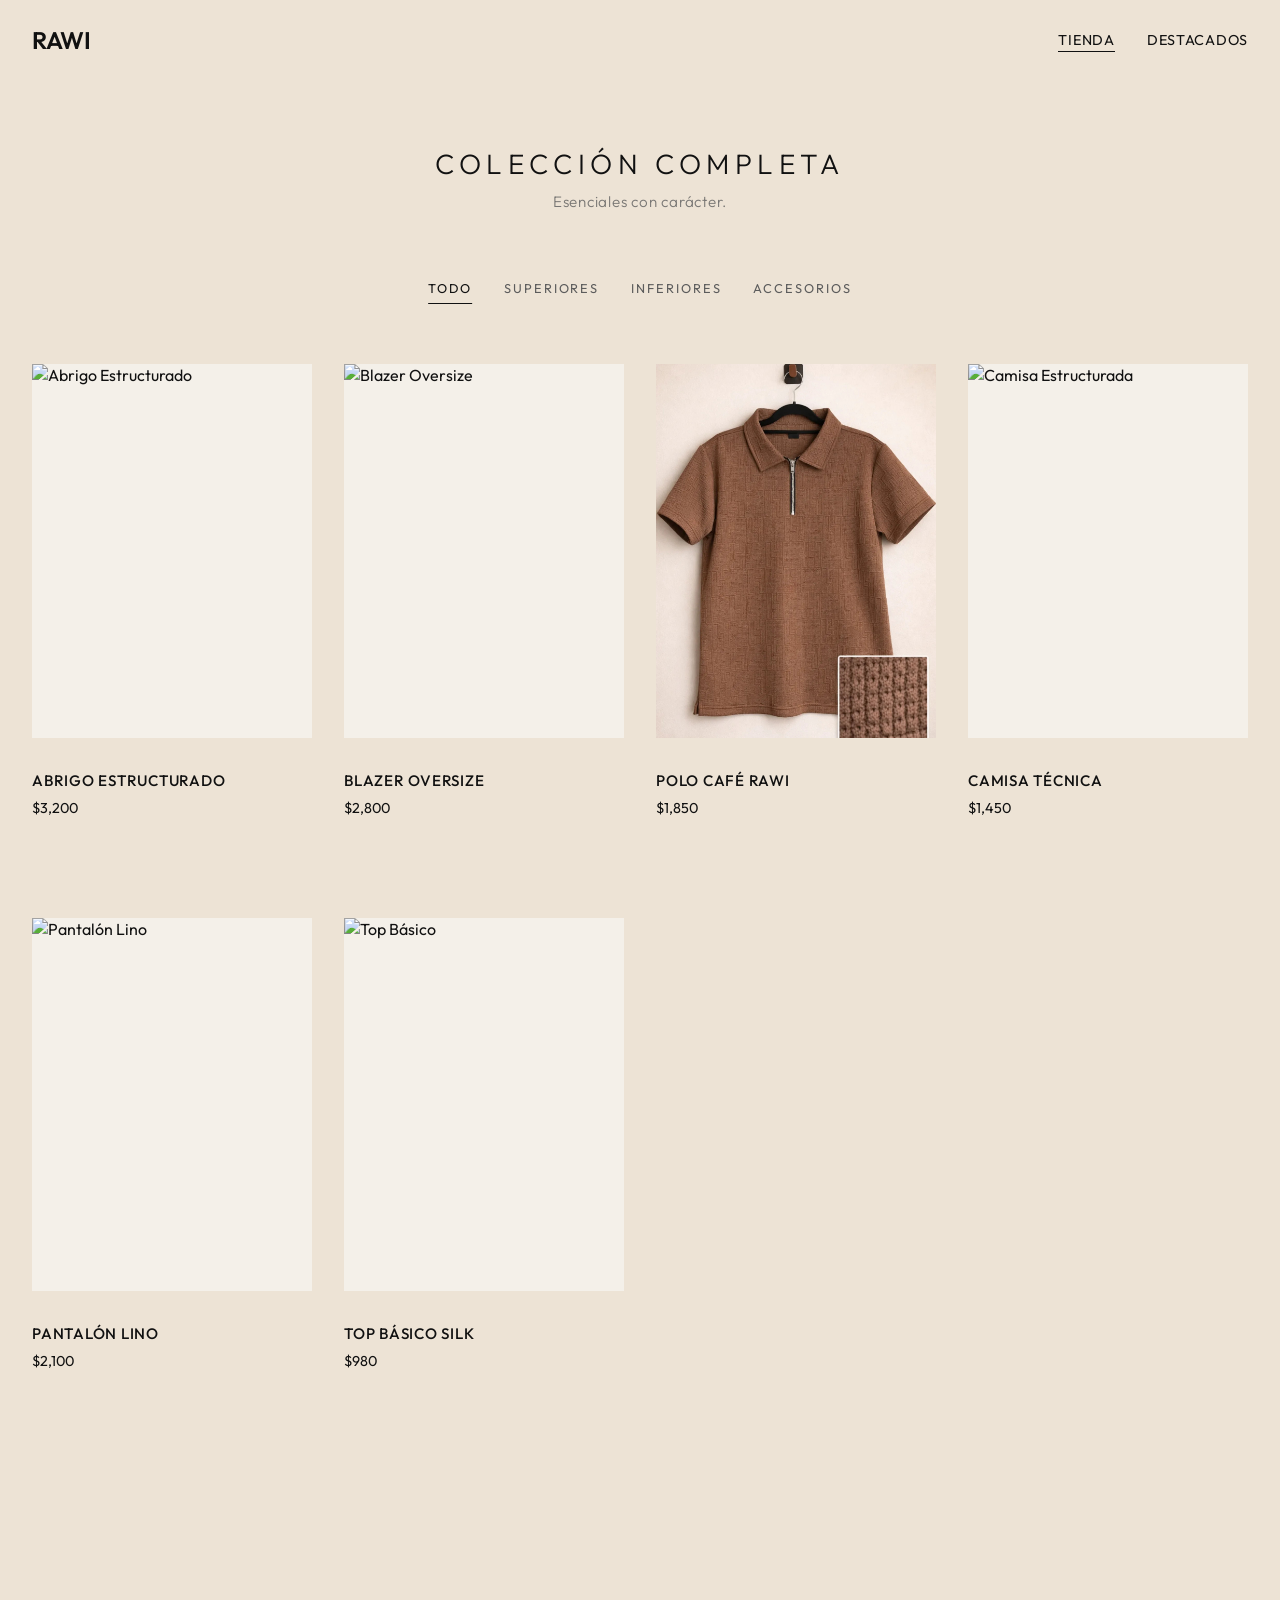
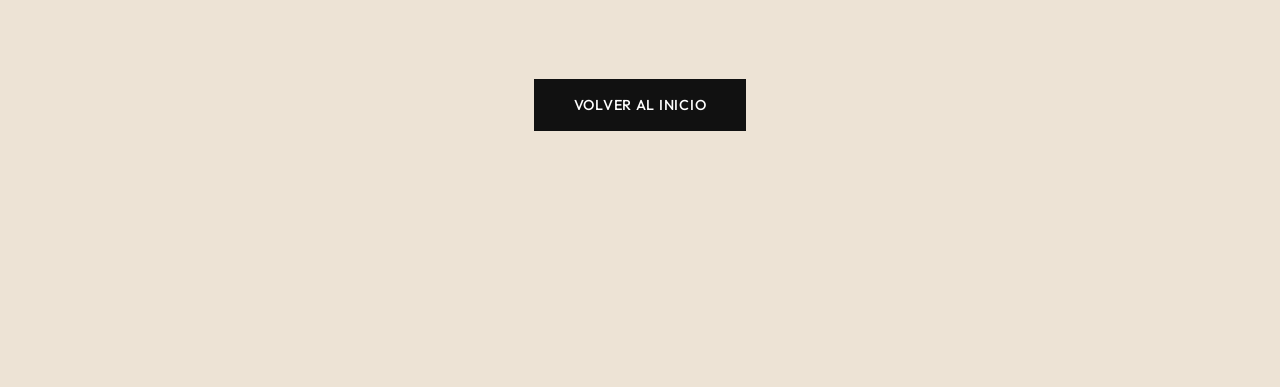
==== commit fe60d20b: "Add new product Polo Cafe RAWI" ====
--- a/shop.html
+++ b/shop.html
@@ -67,14 +67,18 @@
             </article>
 
             <!-- Product 3 -->
-            <article class="product-card" data-category="bottoms">
+            <article class="product-card" data-category="tops">
                 <div class="product-image">
-                    <img src="https://images.unsplash.com/photo-1434389677669-e08b4cac3105?q=80&w=2005&auto=format&fit=crop"
-                        alt="Pantalón Sastre">
+                    <!-- MAIN IMAGE (Full view) -->
+                    <img src="img/polo-cafe-1.jpg" alt="Polo Café RAWI - Frente" class="main-img">
+                    <!-- HOVER IMAGE (Detail view) -->
+                    <img src="img/polo-cafe-2.jpg" alt="Polo Café RAWI - Detalle" class="hover-img">
                 </div>
                 <div class="product-info">
-                    <h3 class="product-name">PANTALÓN SASTRE</h3>
-                    <span class="product-price">$1,950</span>
+                    <h3 class="product-name">POLO CAFÉ RAWI</h3>
+                    <!-- Description hidden but included for context -->
+                    <!-- La elegancia también puede ser versátil. Diseñada para adaptarse a distintos momentos sin perder carácter. -->
+                    <span class="product-price">$1,850</span>
                     <button class="btn btn-small">Añadir</button>
                 </div>
             </article>
--- a/style.css
+++ b/style.css
@@ -277,6 +277,28 @@
 /* Subtle zoom on hover for premium feel */
 .product-card:hover .product-image img {
     transform: scale(1.05);
+    /* Zoom main image */
+}
+
+/* New Hover Effect for Images */
+.product-image img.hover-img {
+    position: absolute;
+    top: 0;
+    left: 0;
+    width: 100%;
+    height: 100%;
+    opacity: 0;
+    transition: opacity 0.6s ease;
+}
+
+.product-card:hover .product-image img.hover-img {
+    opacity: 1;
+    /* Fade in hover image */
+}
+
+.product-card:hover .product-image img.main-img {
+    opacity: 0;
+    /* Fade out main image */
 }
 
 .product-info {
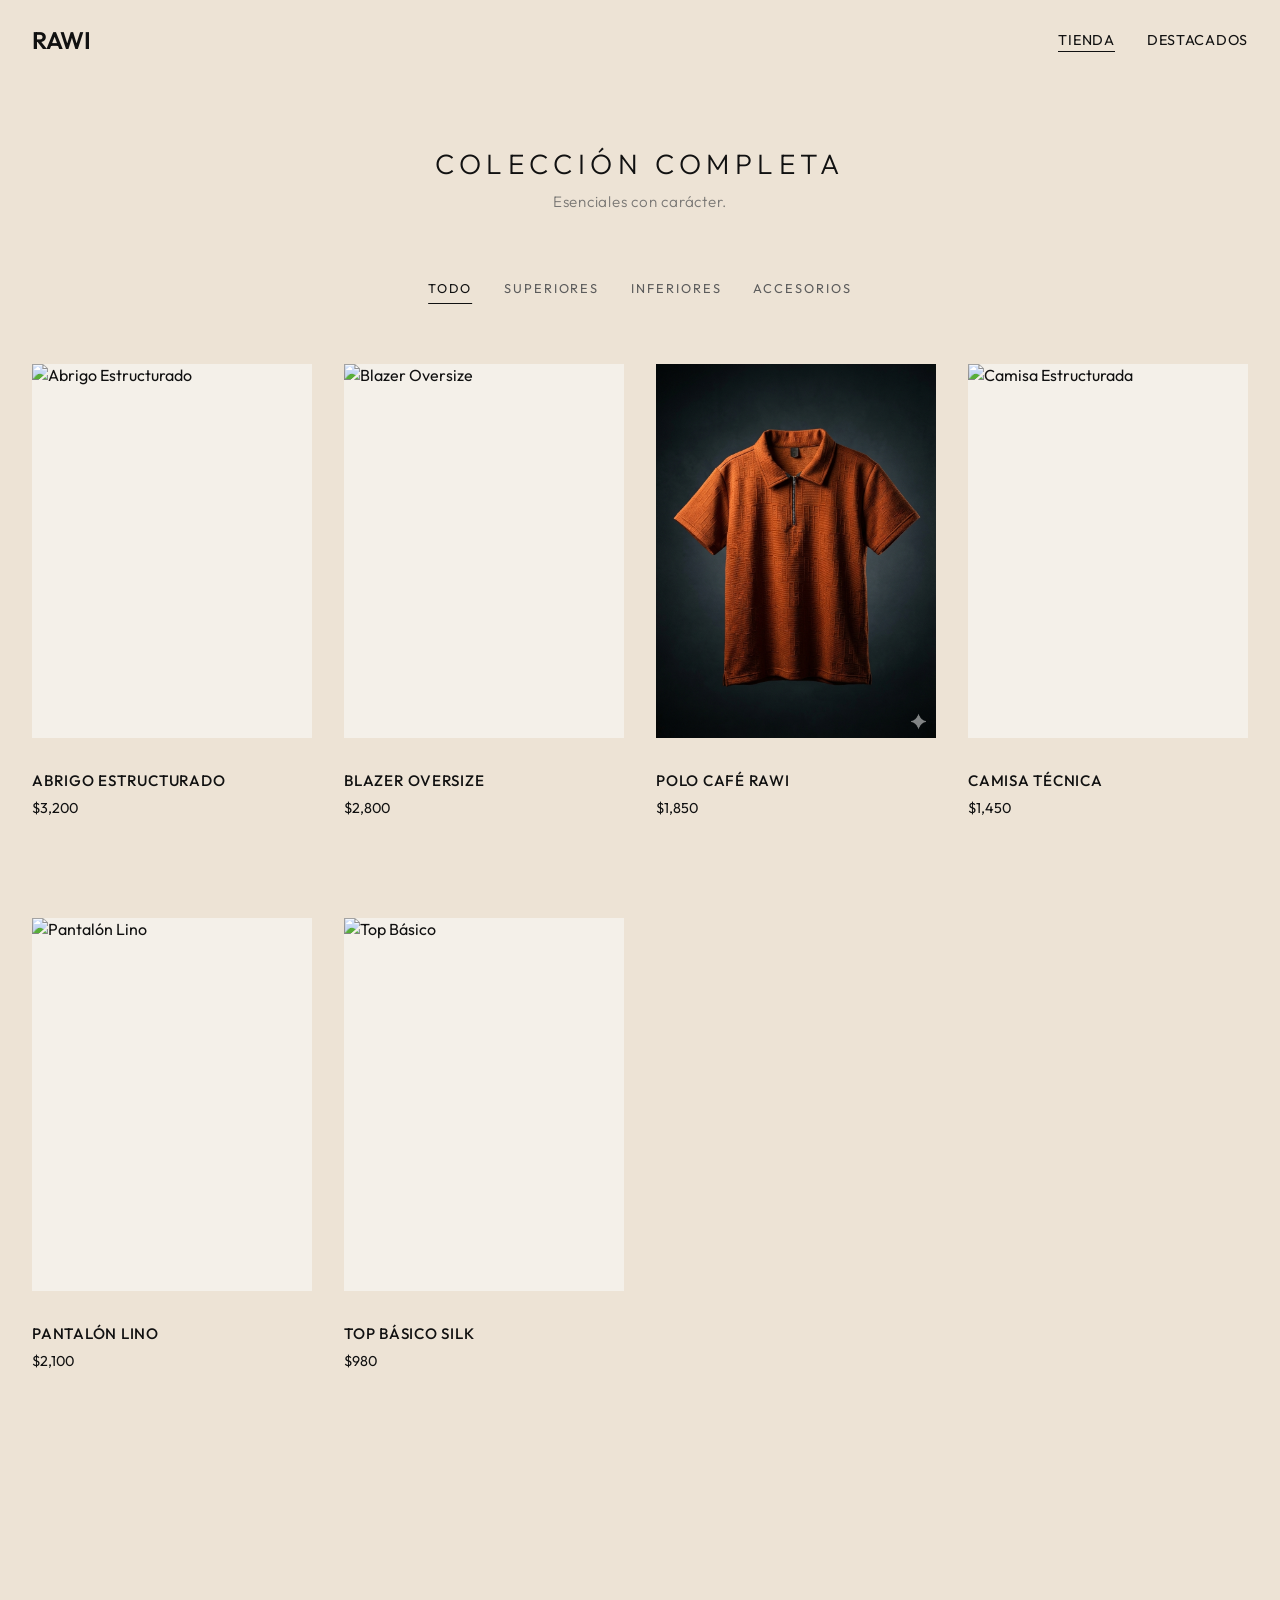
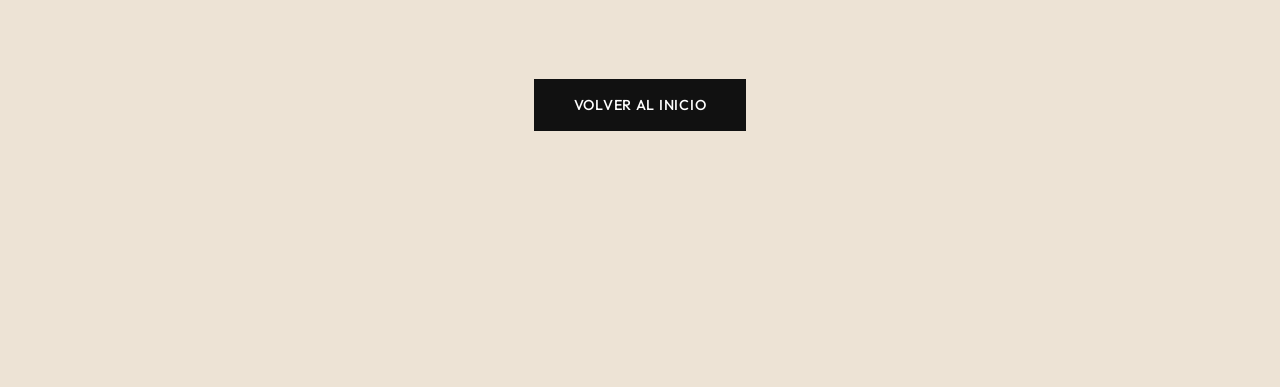
==== commit e0f0692f: "Update Polo Cafe RAWI images to new PNGs" ====
--- a/shop.html
+++ b/shop.html
@@ -9,7 +9,7 @@
     <link rel="preconnect" href="https://fonts.googleapis.com">
     <link rel="preconnect" href="https://fonts.gstatic.com" crossorigin>
     <link href="https://fonts.googleapis.com/css2?family=Outfit:wght@300;400;500;600&display=swap" rel="stylesheet">
-    <link rel="stylesheet" href="style.css">
+    <link rel="stylesheet" href="style.css?v=2">
 </head>
 
 <body>
@@ -70,9 +70,11 @@
             <article class="product-card" data-category="tops">
                 <div class="product-image">
                     <!-- MAIN IMAGE (Full view) -->
-                    <img src="img/polo-cafe-1.jpg" alt="Polo Café RAWI - Frente" class="main-img">
+                    <img src="img/Gemini_Generated_Image_h0385th0385th038.png" alt="Polo Café RAWI - Frente"
+                        class="main-img">
                     <!-- HOVER IMAGE (Detail view) -->
-                    <img src="img/polo-cafe-2.jpg" alt="Polo Café RAWI - Detalle" class="hover-img">
+                    <img src="img/Gemini_Generated_Image_hqe362hqe362hqe3.png" alt="Polo Café RAWI - Detalle"
+                        class="hover-img">
                 </div>
                 <div class="product-info">
                     <h3 class="product-name">POLO CAFÉ RAWI</h3>
--- a/style.css
+++ b/style.css
@@ -238,6 +238,7 @@
     /* Tighter gap for smaller items */
     max-width: 1400px;
     margin: 0 auto;
+    justify-content: center;
 }
 
 /* On tablet/desktop, force 4 columns to ensure they are small and elegant */
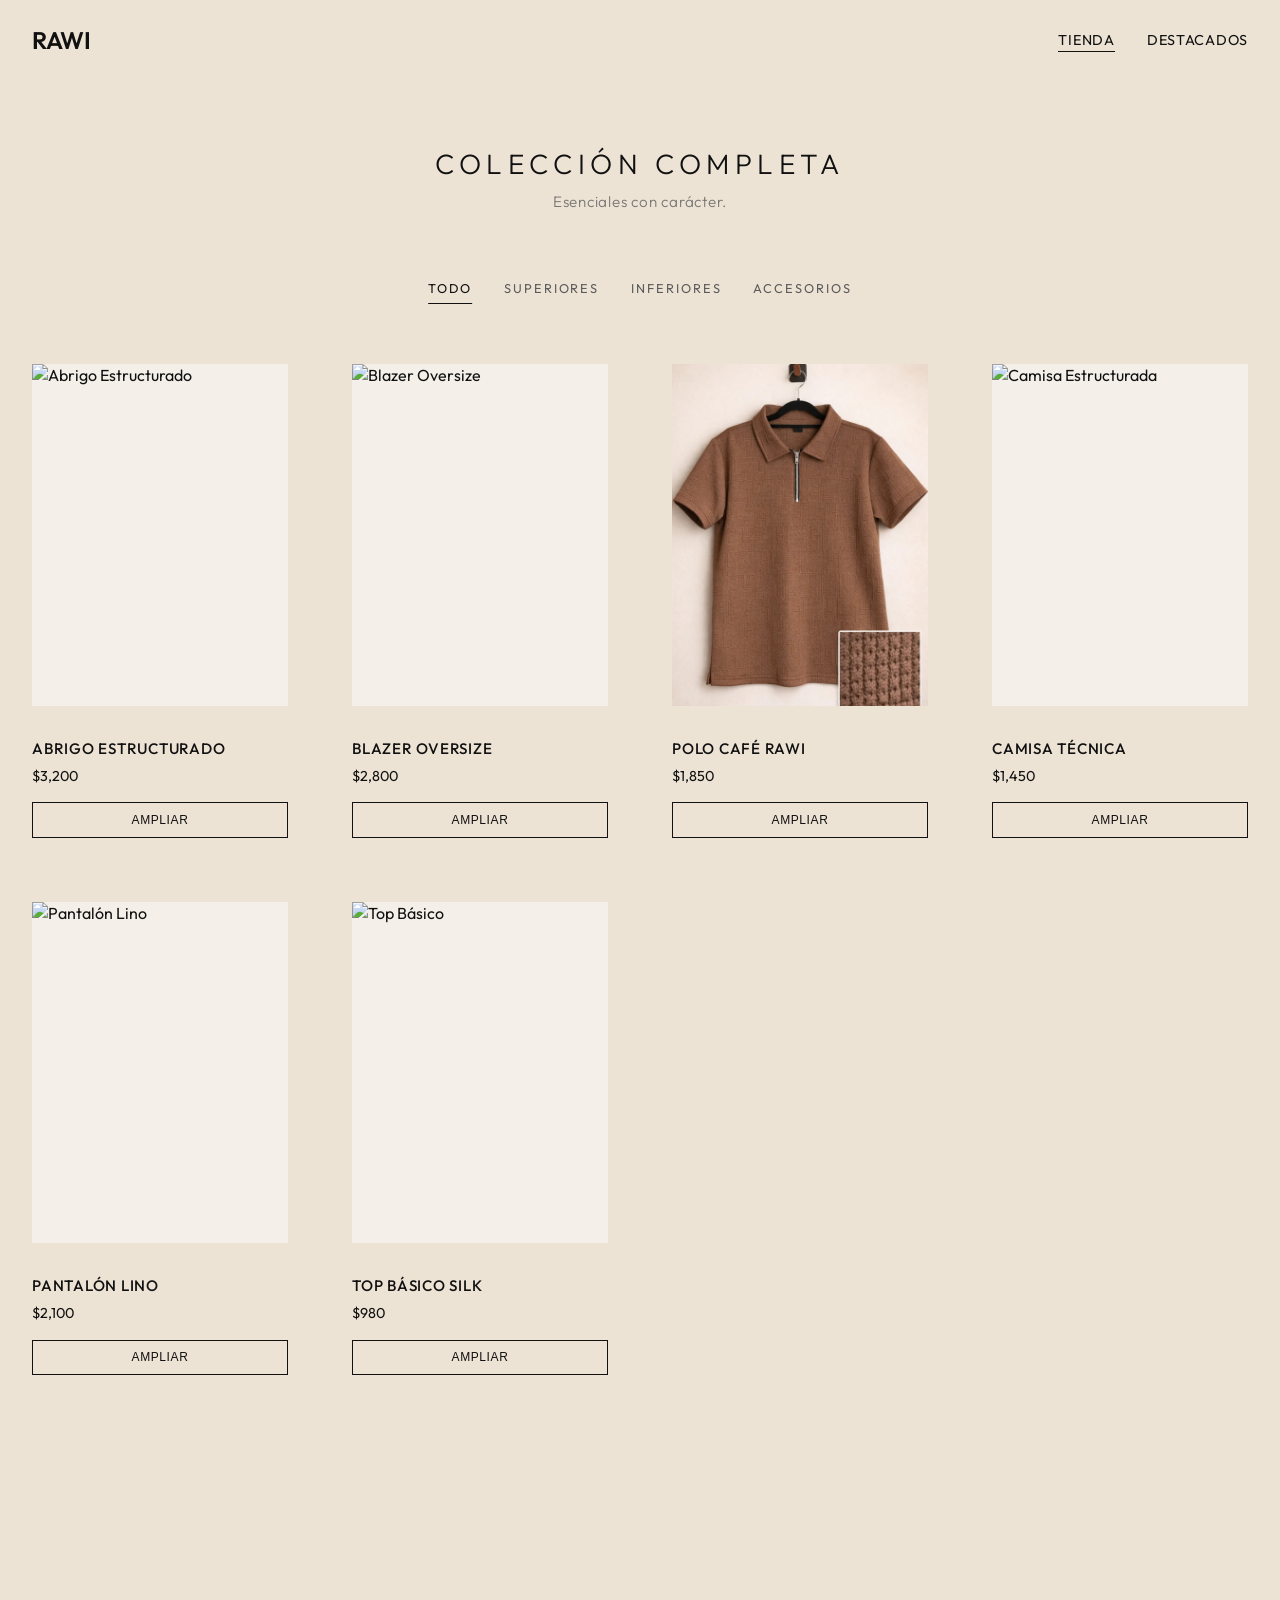
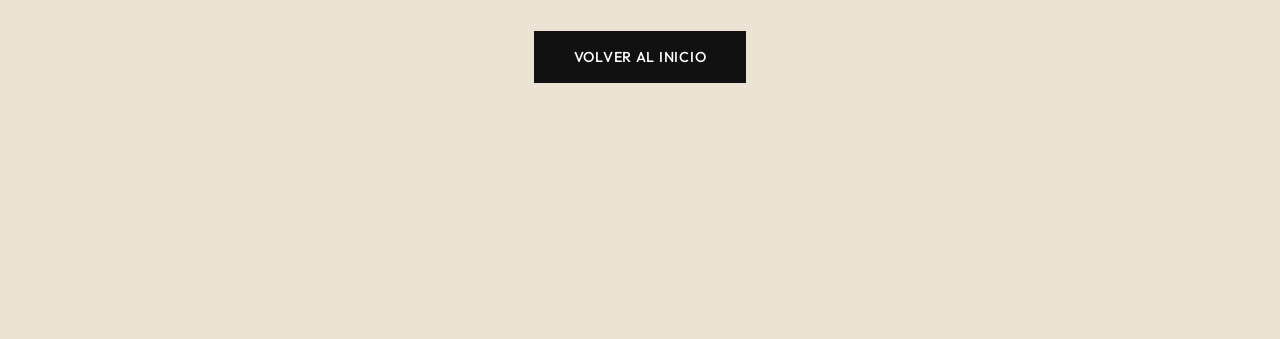
==== commit 30caef01: "Fix Polo Cafe images and description" ====
--- a/shop.html
+++ b/shop.html
@@ -9,7 +9,7 @@
     <link rel="preconnect" href="https://fonts.googleapis.com">
     <link rel="preconnect" href="https://fonts.gstatic.com" crossorigin>
     <link href="https://fonts.googleapis.com/css2?family=Outfit:wght@300;400;500;600&display=swap" rel="stylesheet">
-    <link rel="stylesheet" href="style.css?v=2">
+    <link rel="stylesheet" href="style.css?v=3">
 </head>
 
 <body>
@@ -41,7 +41,9 @@
     <section class="shop-grid section-padding">
         <div class="product-grid">
             <!-- Product 1 -->
-            <article class="product-card" data-category="tops">
+            <article class="product-card" data-category="tops" data-title="ABRIGO ESTRUCTURADO" data-price="$3,200"
+                data-image="https://images.unsplash.com/photo-1548036328-c9fa89d128fa?q=80&w=1769&auto=format&fit=crop"
+                data-description="Corte minimalista con hombros definidos. Ideal para climas fríos manteniendo una silueta elegante.">
                 <div class="product-image">
                     <img src="https://images.unsplash.com/photo-1548036328-c9fa89d128fa?q=80&w=1769&auto=format&fit=crop"
                         alt="Abrigo Estructurado">
@@ -49,12 +51,14 @@
                 <div class="product-info">
                     <h3 class="product-name">ABRIGO ESTRUCTURADO</h3>
                     <span class="product-price">$3,200</span>
-                    <button class="btn btn-small">Añadir</button>
+                    <button class="btn btn-small">Ampliar</button>
                 </div>
             </article>
 
             <!-- Product 2 -->
-            <article class="product-card" data-category="tops">
+            <article class="product-card" data-category="tops" data-title="BLAZER OVERSIZE" data-price="$2,800"
+                data-image="https://images.unsplash.com/photo-1515886657613-9f3515b0c78f?q=80&w=1920&auto=format&fit=crop"
+                data-description="Un clásico reinventado con proporciones modernas. Perfecto para layering.">
                 <div class="product-image">
                     <img src="https://images.unsplash.com/photo-1515886657613-9f3515b0c78f?q=80&w=1920&auto=format&fit=crop"
                         alt="Blazer Oversize">
@@ -62,31 +66,39 @@
                 <div class="product-info">
                     <h3 class="product-name">BLAZER OVERSIZE</h3>
                     <span class="product-price">$2,800</span>
-                    <button class="btn btn-small">Añadir</button>
+                    <button class="btn btn-small">Ampliar</button>
                 </div>
             </article>
 
             <!-- Product 3 -->
-            <article class="product-card" data-category="tops">
+            <article class="product-card" data-category="tops" data-title="POLO CAFÉ RAWI" data-price="$1,850"
+                data-image="img/polo-cafe-1.jpg" data-description="La elegancia también puede ser versátil.
+
+La Polo Café RAWI está diseñada para adaptarse a distintos momentos del día sin perder carácter. Su tono profundo aporta presencia natural, mientras su confección cuidada mantiene una estética sobria y equilibrada.
+
+Textura definida.
+Detalles precisos.
+Caída estructurada.
+
+Una pieza pensada para quienes entienden que el estilo no necesita exageración.">
                 <div class="product-image">
                     <!-- MAIN IMAGE (Full view) -->
-                    <img src="img/Gemini_Generated_Image_h0385th0385th038.png" alt="Polo Café RAWI - Frente"
-                        class="main-img">
+                    <img src="img/polo-cafe-1.jpg" alt="Polo Café RAWI - Frente" class="main-img">
                     <!-- HOVER IMAGE (Detail view) -->
-                    <img src="img/Gemini_Generated_Image_hqe362hqe362hqe3.png" alt="Polo Café RAWI - Detalle"
-                        class="hover-img">
+                    <img src="img/polo-cafe-2.jpg" alt="Polo Café RAWI - Detalle" class="hover-img">
                 </div>
                 <div class="product-info">
                     <h3 class="product-name">POLO CAFÉ RAWI</h3>
                     <!-- Description hidden but included for context -->
-                    <!-- La elegancia también puede ser versátil. Diseñada para adaptarse a distintos momentos sin perder carácter. -->
                     <span class="product-price">$1,850</span>
-                    <button class="btn btn-small">Añadir</button>
+                    <button class="btn btn-small">Ampliar</button>
                 </div>
             </article>
 
             <!-- Product 4 -->
-            <article class="product-card" data-category="tops">
+            <article class="product-card" data-category="tops" data-title="CAMISA TÉCNICA" data-price="$1,450"
+                data-image="https://images.unsplash.com/photo-1532453288672-3a27e9be9efd?q=80&w=1964&auto=format&fit=crop"
+                data-description="Funcionalidad y estilo en una sola pieza. Tela transpirable con corte moderno.">
                 <div class="product-image">
                     <img src="https://images.unsplash.com/photo-1532453288672-3a27e9be9efd?q=80&w=1964&auto=format&fit=crop"
                         alt="Camisa Estructurada">
@@ -94,12 +106,14 @@
                 <div class="product-info">
                     <h3 class="product-name">CAMISA TÉCNICA</h3>
                     <span class="product-price">$1,450</span>
-                    <button class="btn btn-small">Añadir</button>
+                    <button class="btn btn-small">Ampliar</button>
                 </div>
             </article>
 
             <!-- Product 5 -->
-            <article class="product-card" data-category="bottoms">
+            <article class="product-card" data-category="bottoms" data-title="PANTALÓN LINO" data-price="$2,100"
+                data-image="https://images.unsplash.com/photo-1589363359600-b851b9b18751?q=80&w=1887&auto=format&fit=crop"
+                data-description="Frescura natural. El lino de alta calidad asegura comodidad sin sacrificar la elegancia.">
                 <div class="product-image">
                     <img src="https://images.unsplash.com/photo-1589363359600-b851b9b18751?q=80&w=1887&auto=format&fit=crop"
                         alt="Pantalón Lino">
@@ -107,12 +121,14 @@
                 <div class="product-info">
                     <h3 class="product-name">PANTALÓN LINO</h3>
                     <span class="product-price">$2,100</span>
-                    <button class="btn btn-small">Añadir</button>
+                    <button class="btn btn-small">Ampliar</button>
                 </div>
             </article>
 
             <!-- Product 6 -->
-            <article class="product-card" data-category="tops">
+            <article class="product-card" data-category="tops" data-title="TOP BÁSICO SILK" data-price="$980"
+                data-image="https://images.unsplash.com/photo-1550614000-4b9519e09eb3?q=80&w=1887&auto=format&fit=crop"
+                data-description="Suavidad extrema y caída ligera. El básico que eleva cualquier outfit.">
                 <div class="product-image">
                     <img src="https://images.unsplash.com/photo-1550614000-4b9519e09eb3?q=80&w=1887&auto=format&fit=crop"
                         alt="Top Básico">
@@ -120,7 +136,7 @@
                 <div class="product-info">
                     <h3 class="product-name">TOP BÁSICO SILK</h3>
                     <span class="product-price">$980</span>
-                    <button class="btn btn-small">Añadir</button>
+                    <button class="btn btn-small">Ampliar</button>
                 </div>
             </article>
             <div id="no-products"
@@ -142,10 +158,17 @@
         const productCards = document.querySelectorAll('.product-card');
         const noProductsMsg = document.getElementById('no-products');
 
+        // Modal Elements
+        const modal = document.getElementById('productModal');
+        const modalImg = document.getElementById('modal-img');
+        const modalTitle = document.getElementById('modal-title');
+        const modalPrice = document.getElementById('modal-price');
+        const modalDesc = document.getElementById('modal-description');
+        const closeModal = document.querySelector('.close-modal');
+
         // Filtering Logic
         filterBtns.forEach(btn => {
             btn.addEventListener('click', () => {
-                // Update active state
                 filterBtns.forEach(b => b.classList.remove('active'));
                 btn.classList.add('active');
 
@@ -162,7 +185,6 @@
                     }
                 });
 
-                // Show/Hide "No products" message
                 if (visibleCount === 0) {
                     noProductsMsg.style.display = 'block';
                 } else {
@@ -171,29 +193,55 @@
             });
         });
 
-        // Add to Cart Logic (Mock)
-        const addBtns = document.querySelectorAll('.product-card .btn-small');
-        addBtns.forEach(btn => {
-            btn.addEventListener('click', (e) => {
-                e.stopPropagation(); // Prevent triggering card click if any
-                const card = btn.closest('.product-card');
-                const productName = card.querySelector('.product-name').innerText;
-
-                // Visual feedback
-                const originalText = btn.innerText;
-                btn.innerText = "AGREGADO";
-                btn.style.backgroundColor = "var(--text-black)";
-                btn.style.color = "white";
-
-                setTimeout(() => {
-                    btn.innerText = originalText;
-                    btn.style.backgroundColor = "";
-                    btn.style.color = "";
-                }, 1500);
+        // Open Modal Logic (Ampliar)
+        productCards.forEach(card => {
+            // Click anywhere on card (or specific button) to open details
+            card.addEventListener('click', () => {
+                const title = card.getAttribute('data-title');
+                const price = card.getAttribute('data-price');
+                const image = card.getAttribute('data-image');
+                const description = card.getAttribute('data-description');
+
+                modalTitle.textContent = title;
+                modalPrice.textContent = price;
+                modalImg.src = image;
+                modalDesc.textContent = description;
+
+                modal.style.display = 'flex'; // Show modal
             });
         });
+
+        // Close Modal Logic
+        closeModal.addEventListener('click', () => {
+            modal.style.display = 'none';
+        });
+
+        window.addEventListener('click', (e) => {
+            if (e.target == modal) {
+                modal.style.display = 'none';
+            }
+        });
     </script>
 
+    <!-- MODAL STRUCTURE -->
+    <div id="productModal" class="product-modal">
+        <div class="modal-content">
+            <span class="close-modal">&times;</span>
+            <div class="modal-body">
+                <div class="modal-image-container">
+                    <img id="modal-img" src="" alt="Product Detail">
+                </div>
+                <div class="modal-info">
+                    <h2 id="modal-title" class="modal-title">NOMBRE DEL PRODUCTO</h2>
+                    <p id="modal-price" class="modal-price">$0</p>
+                    <p id="modal-description" class="modal-description">Descripción...</p>
+                    <button class="btn">AÑADIR AL CARRITO</button>
+                </div>
+            </div>
+        </div>
+    </div>
+
+
 </body>
 
 </html>
--- a/style.css
+++ b/style.css
@@ -245,7 +245,8 @@
 @media (min-width: 768px) {
     .product-grid {
         grid-template-columns: repeat(4, 1fr);
-        gap: 3rem 2rem;
+        gap: 4rem;
+        /* Increased gap for separation */
     }
 }
 
@@ -340,23 +341,16 @@
     margin-top: 0.75rem;
     width: 100%;
     text-align: center;
-    opacity: 0;
-    transform: translateY(10px);
-    transition: all 0.3s ease;
-}
-
-/* Show button on hover */
-.product-card:hover .btn-small {
+    /* Always visible for usability */
     opacity: 1;
     transform: translateY(0);
-}
-
-/* On touch devices, ensure button is accessible */
-@media (hover: none) {
-    .product-card .btn-small {
-        opacity: 1;
-        transform: translateY(0);
-    }
+    transition: all 0.3s ease;
+}
+
+/* Show button on hover - kept for legacy or stronger focus if needed */
+.product-card:hover .btn-small {
+    background-color: var(--text-black);
+    color: white;
 }
 
 /* 3. BRAND ESSENCE */
@@ -648,4 +642,135 @@
         padding: 0.5rem;
         font-size: 0.7rem;
     }
+}
+
+/* PRODUCT MODAL (Ampliar) */
+.product-modal {
+    display: none;
+    /* Hidden by default */
+    position: fixed;
+    z-index: 1000;
+    left: 0;
+    top: 0;
+    width: 100%;
+    height: 100%;
+    overflow: auto;
+    background-color: rgba(0, 0, 0, 0.5);
+    /* Black w/ opacity */
+    backdrop-filter: blur(5px);
+    align-items: center;
+    justify-content: center;
+}
+
+.modal-content {
+    background-color: var(--bg-beige);
+    margin: auto;
+    padding: 0;
+    width: 90%;
+    max-width: 900px;
+    position: relative;
+    display: flex;
+    box-shadow: 0 4px 20px rgba(0, 0, 0, 0.2);
+    animation: zoomIn 0.3s ease;
+}
+
+@keyframes zoomIn {
+    from {
+        transform: scale(0.9);
+        opacity: 0;
+    }
+
+    to {
+        transform: scale(1);
+        opacity: 1;
+    }
+}
+
+.close-modal {
+    color: var(--text-black);
+    position: absolute;
+    top: 10px;
+    right: 20px;
+    font-size: 2rem;
+    font-weight: bold;
+    cursor: pointer;
+    z-index: 10;
+    transition: color 0.3s;
+}
+
+.close-modal:hover {
+    color: var(--text-grey);
+}
+
+.modal-body {
+    display: flex;
+    width: 100%;
+}
+
+.modal-image-container {
+    width: 50%;
+    background-color: #f4f0e9;
+}
+
+.modal-image-container img {
+    width: 100%;
+    height: 100%;
+    object-fit: cover;
+}
+
+.modal-info {
+    width: 50%;
+    padding: 3rem;
+    display: flex;
+    flex-direction: column;
+    justify-content: center;
+    text-align: left;
+}
+
+.modal-title {
+    font-size: 2rem;
+    margin-bottom: 0.5rem;
+    text-transform: uppercase;
+}
+
+.modal-price {
+    font-size: 1.5rem;
+    margin-bottom: 2rem;
+    font-weight: 300;
+}
+
+.modal-description {
+    font-size: 1rem;
+    color: var(--text-grey);
+    line-height: 1.6;
+    margin-bottom: 2rem;
+    white-space: pre-line;
+    /* Handle line breaks */
+}
+
+/* Modal Responsive */
+@media (max-width: 768px) {
+    .modal-content {
+        flex-direction: column;
+        width: 95%;
+        max-height: 90vh;
+        overflow-y: auto;
+    }
+
+    .modal-body {
+        flex-direction: column;
+    }
+
+    .modal-image-container,
+    .modal-info {
+        width: 100%;
+    }
+
+    .modal-image-container {
+        aspect-ratio: 1/1;
+    }
+
+    .modal-info {
+        padding: 1.5rem;
+    }
 }
